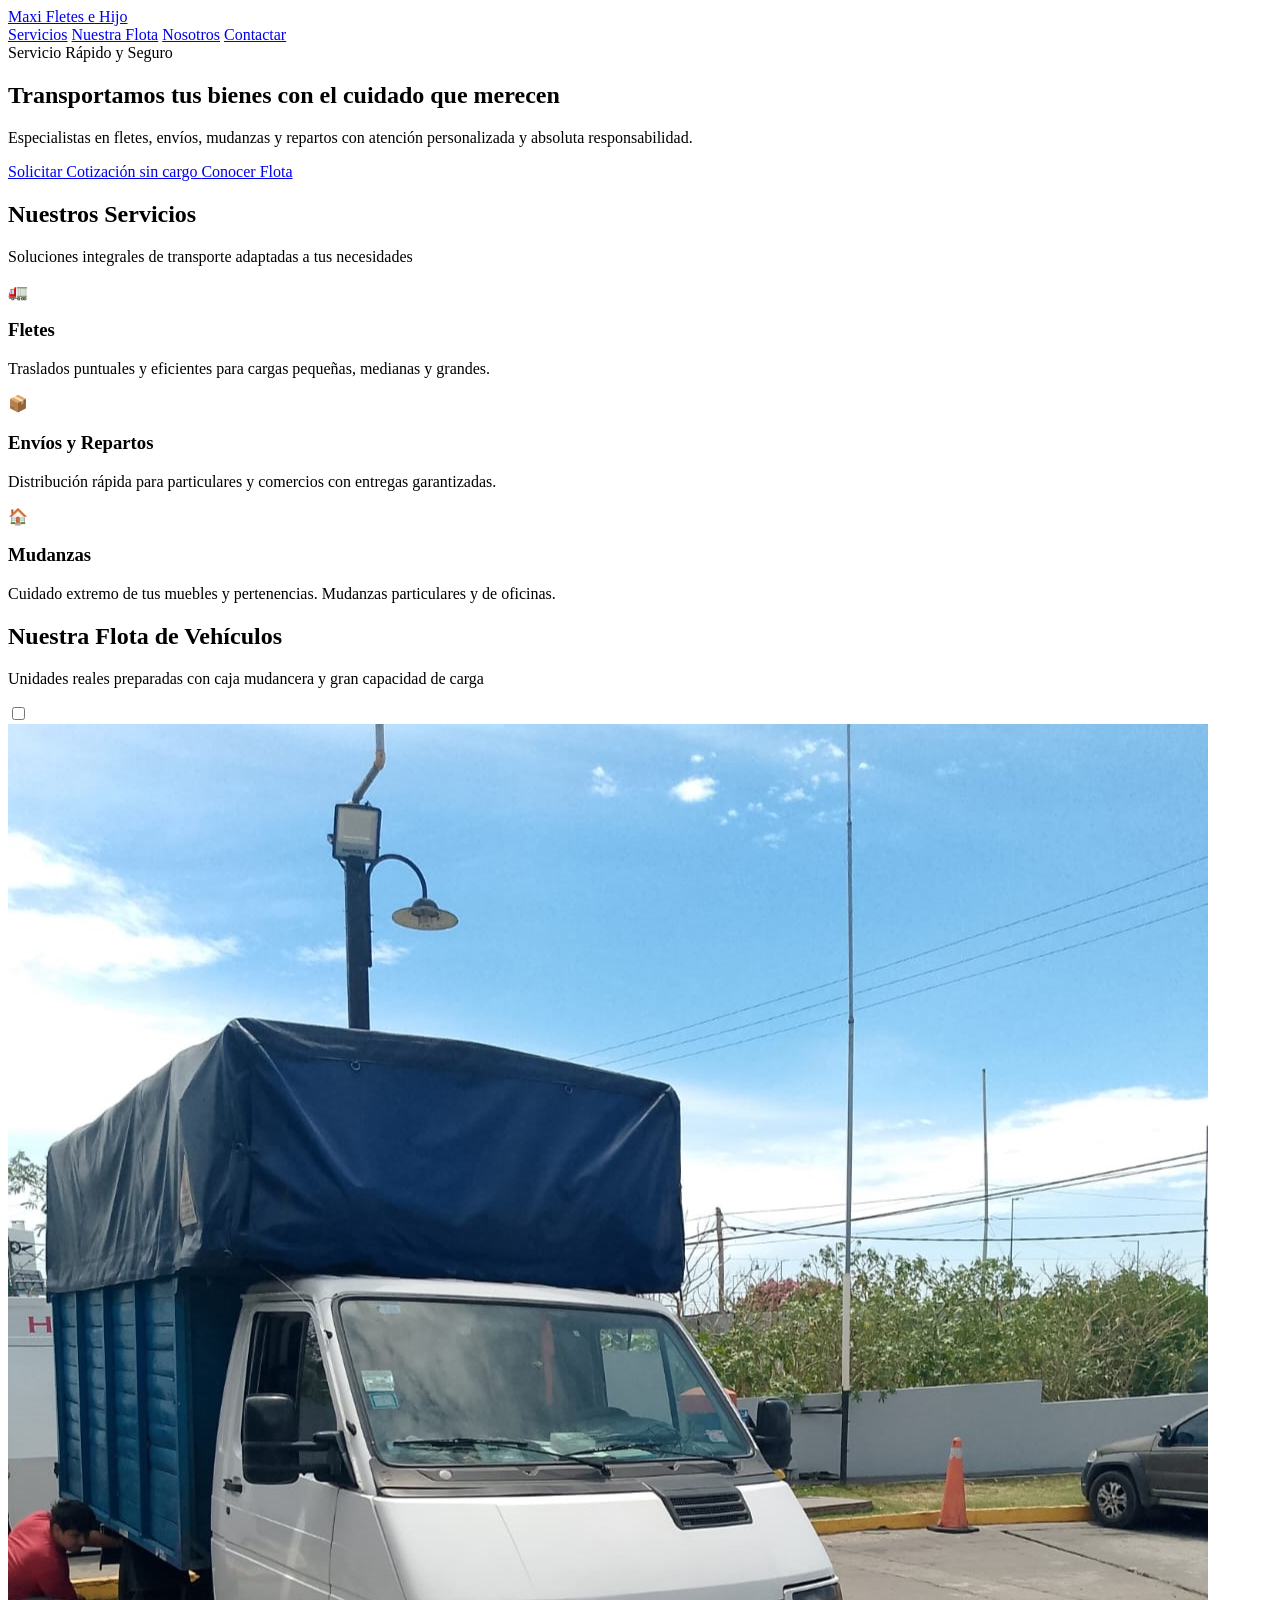
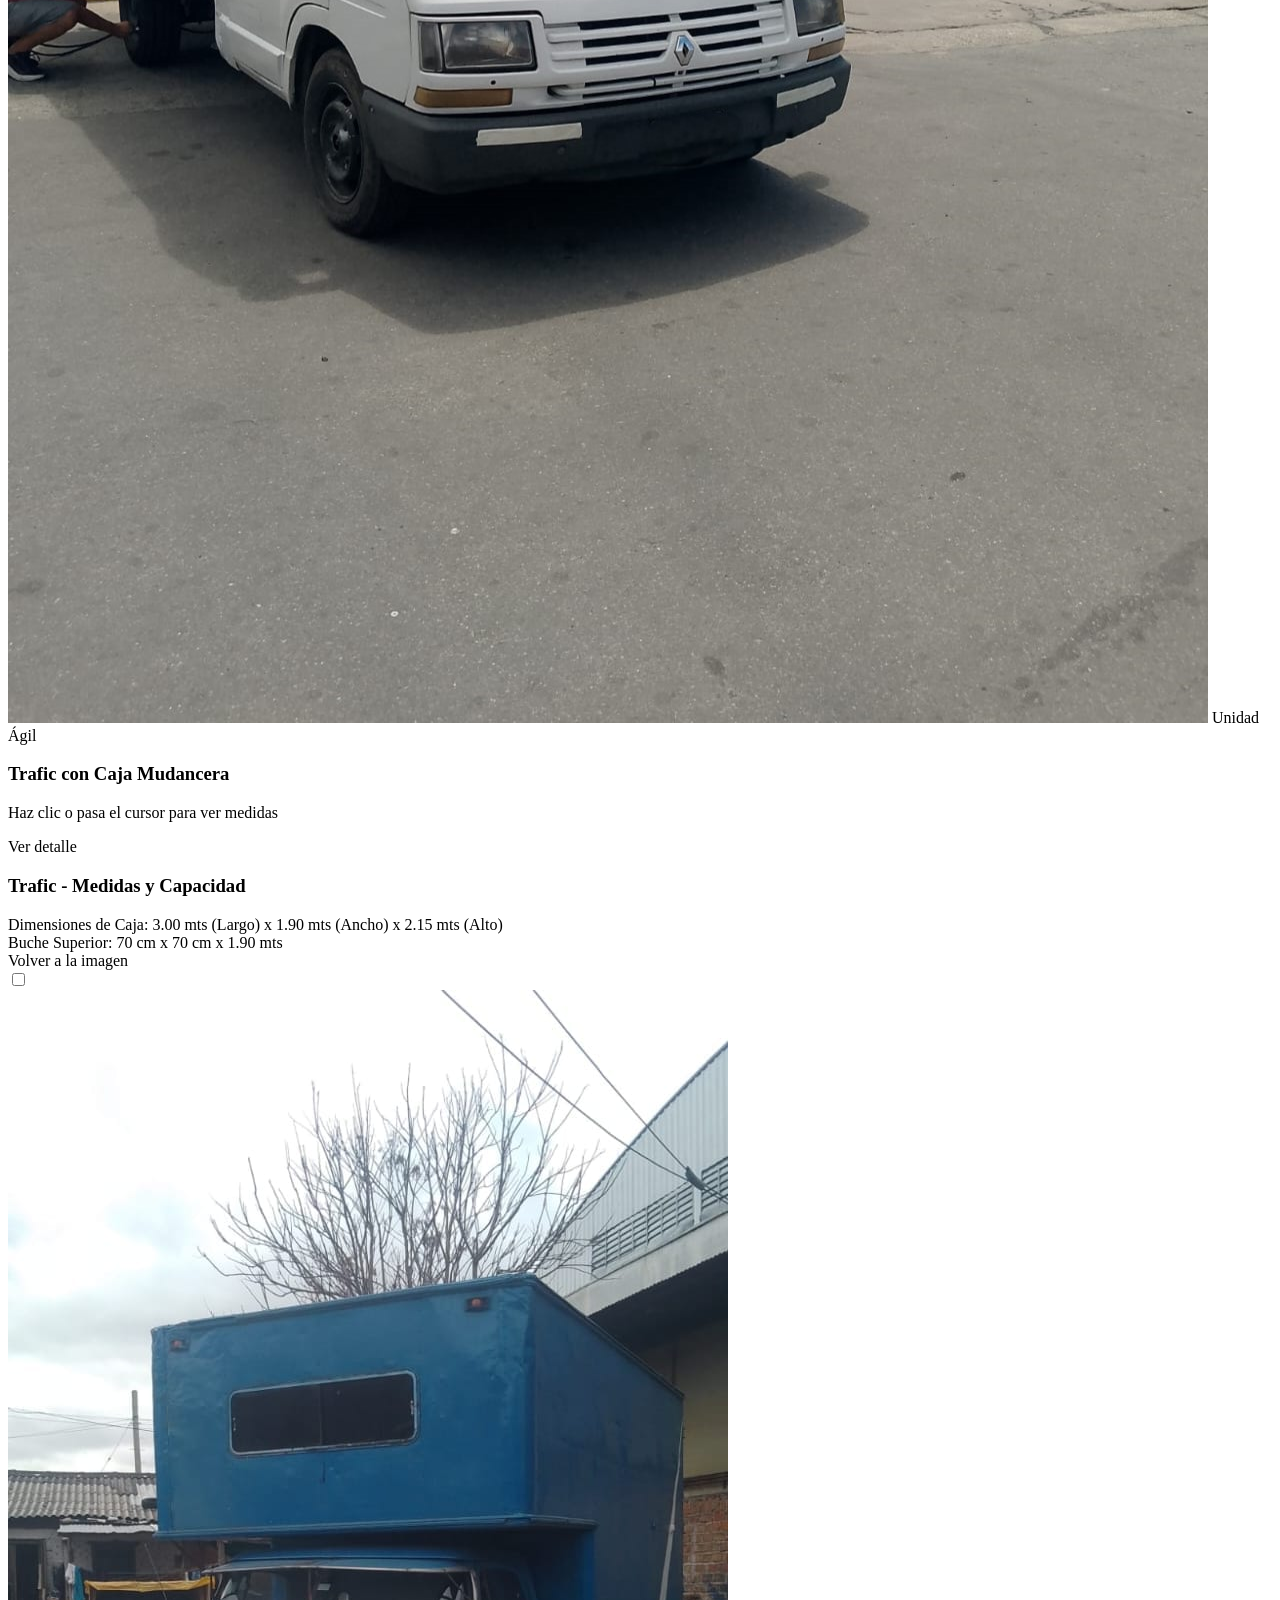
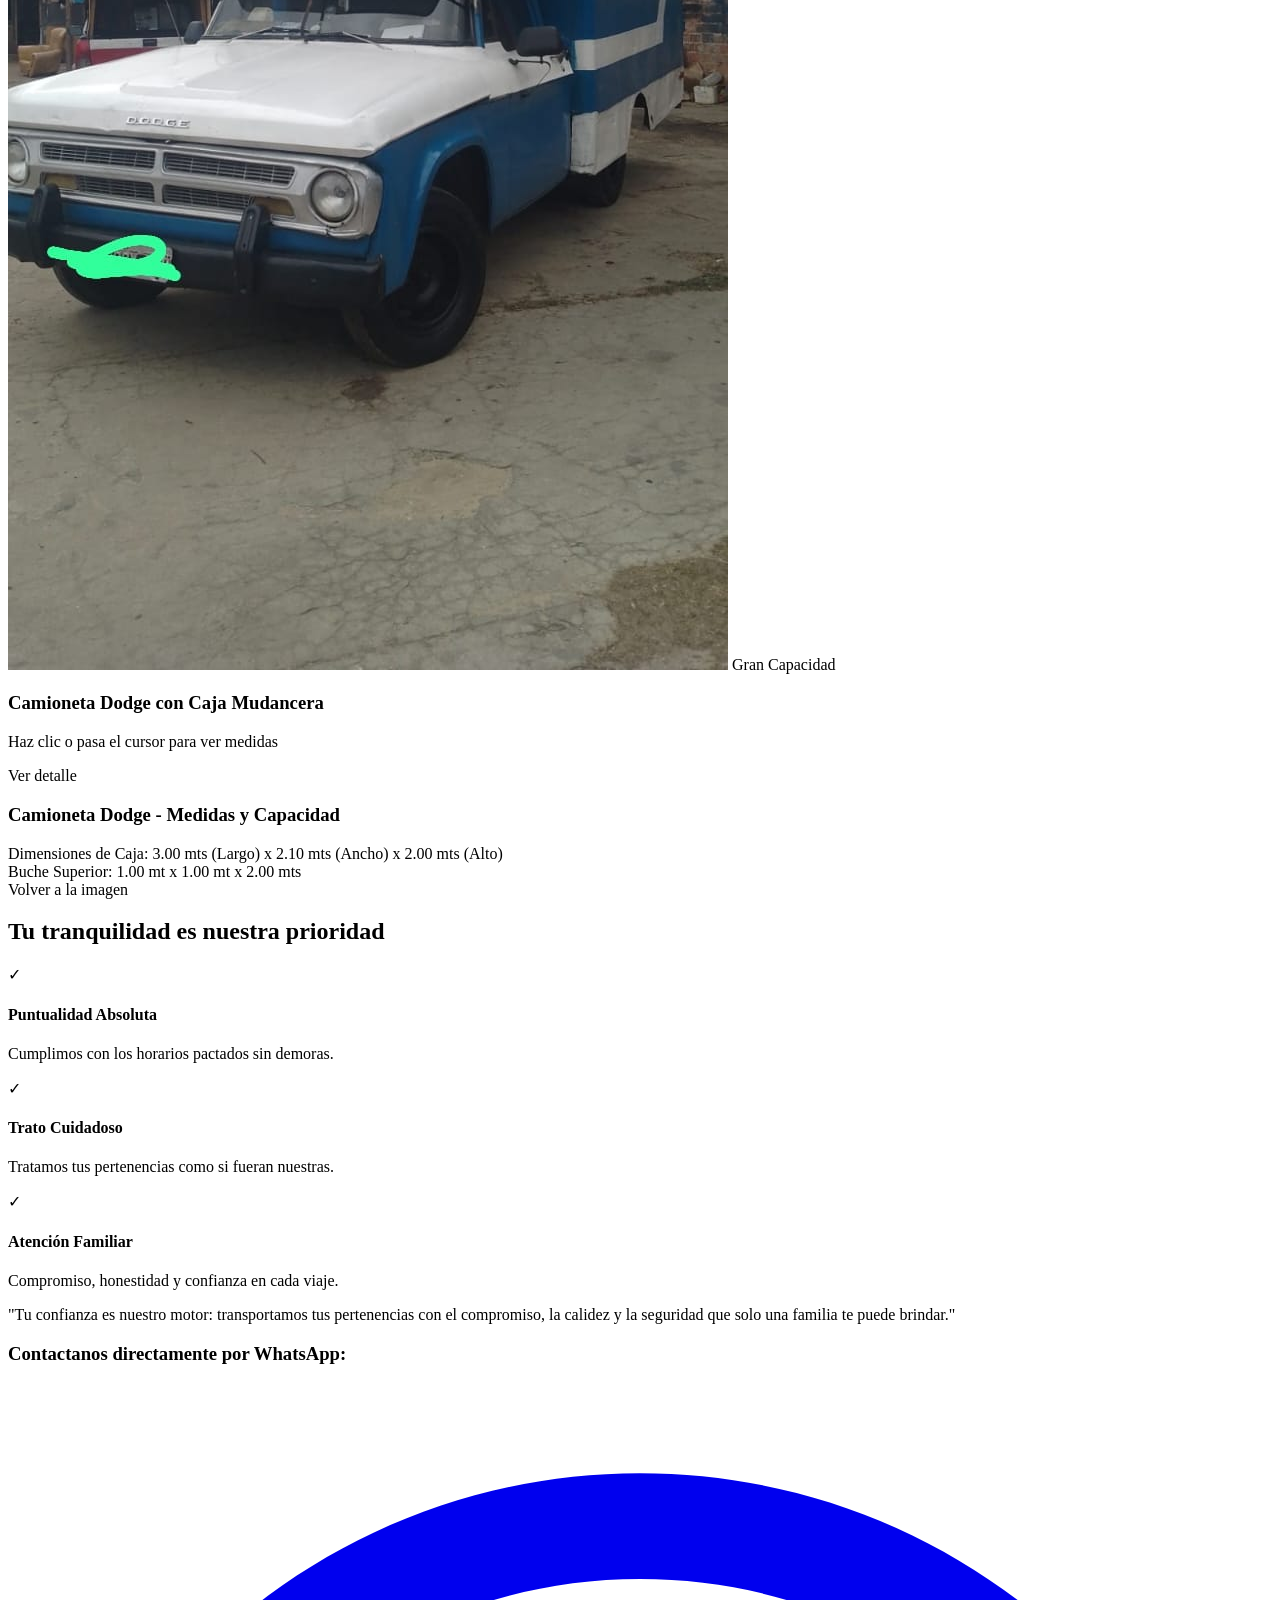
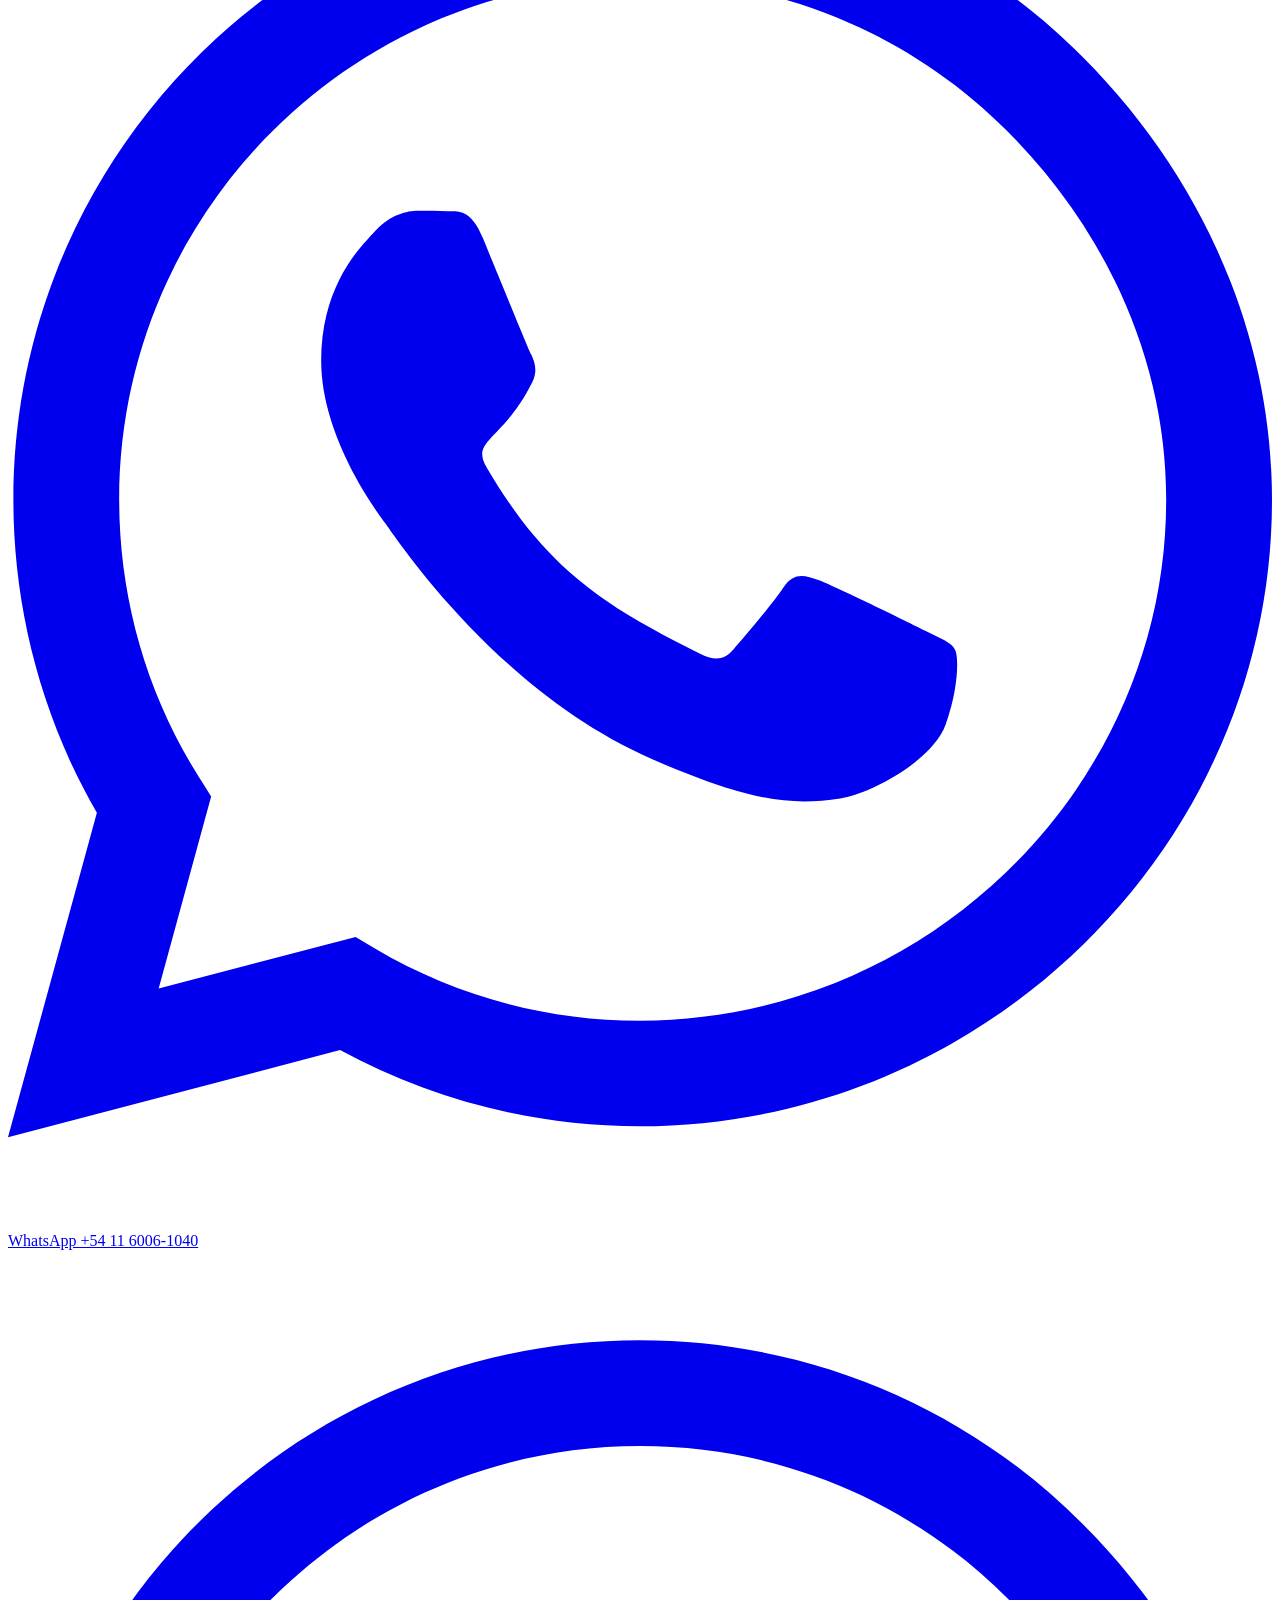
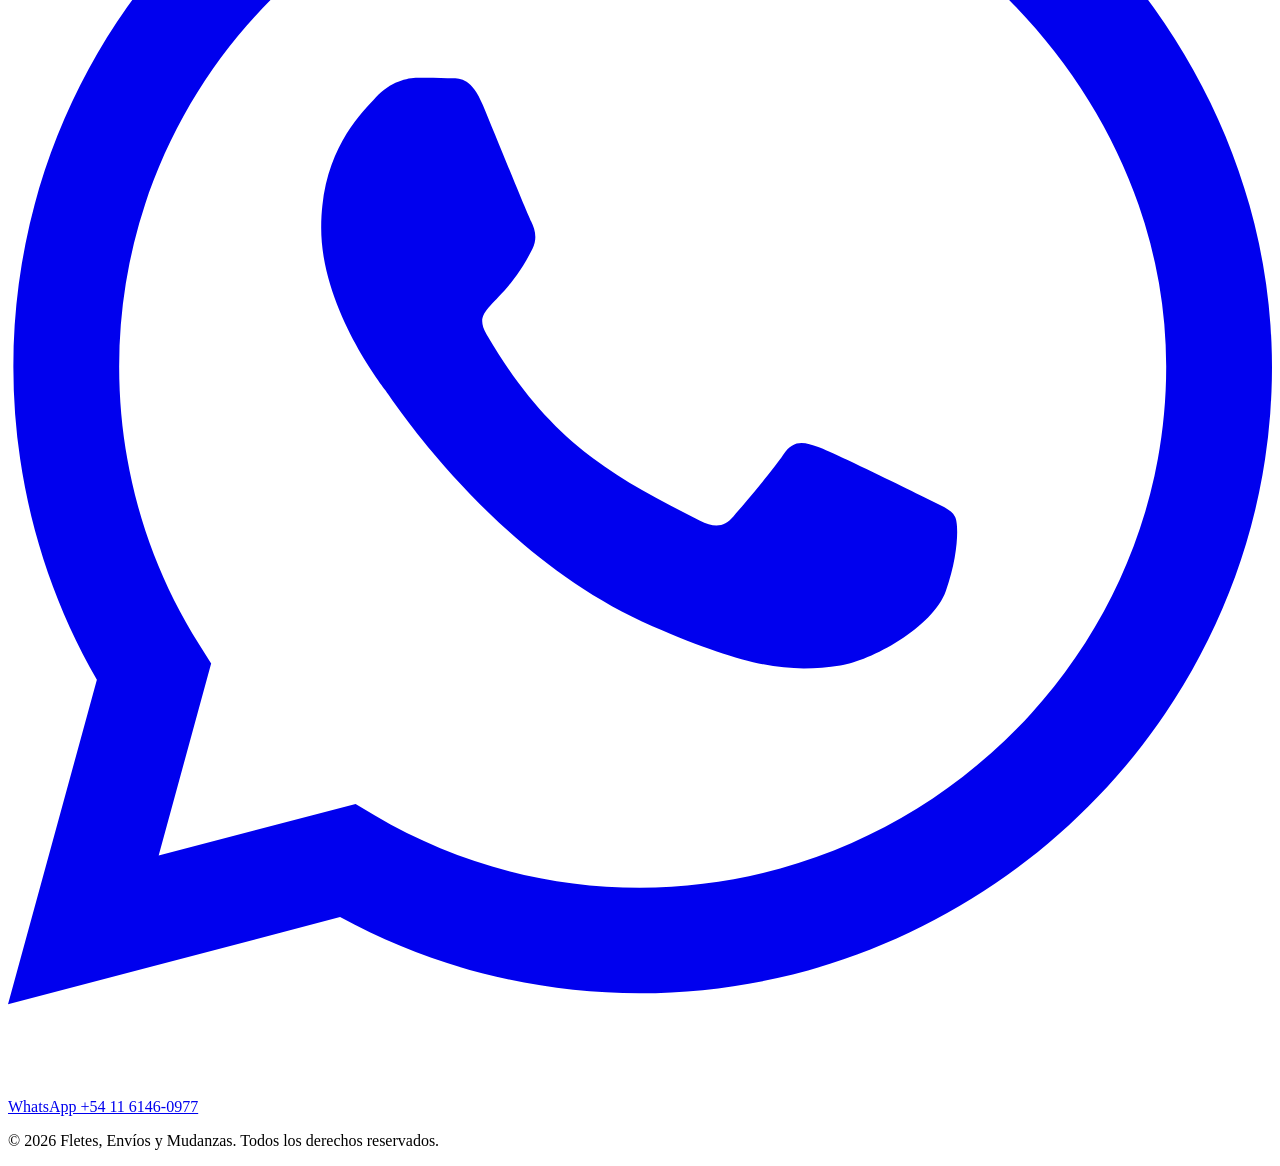
==== index.html @ 79b113e3 "Add files via upload" ====
<!DOCTYPE html>
<html lang="es">
<head>
  <meta charset="UTF-8">
  <meta name="viewport" content="width=device-width, initial-scale=1.0">
  <title>Fletes, Envíos, Mudanzas y Repartos</title>
  <link rel="stylesheet" href="style.css">
  <link rel="preconnect" href="https://fonts.googleapis.com">
  <link rel="preconnect" href="https://fonts.gstatic.com" crossorigin>
  <link href="https://fonts.googleapis.com/css2?family=Poppins:wght@400;600;700;800&display=swap" rel="stylesheet">
</head>
<body>

  <!-- Encabezado / Navegación -->
  <header class="header">
    <div class="container nav-container">
      <a href="#" class="logo">Maxi Fletes e Hijo</a>
      <nav class="nav">
        <a href="#servicios">Servicios</a>
        <a href="#flota">Nuestra Flota</a>
        <a href="#nosotros">Nosotros</a>
        <a href="#contacto" class="btn-nav">Contactar</a>
      </nav>
    </div>
  </header>

  <!-- Hero Section -->
  <section class="hero">
    <div class="hero-overlay"></div>
    <div class="container hero-content">
      <span class="badge">Servicio Rápido y Seguro</span>
      <h1>Transportamos tus bienes con el cuidado que merecen</h1>
      <p>Especialistas en fletes, envíos, mudanzas y repartos con atención personalizada y absoluta responsabilidad.</p>
      <div class="hero-buttons">
        <a href="#contacto" class="btn btn-primary">Solicitar Cotización sin cargo
        </a>
        <a href="#flota" class="btn btn-secondary">Conocer Flota</a>
      </div>
    </div>
  </section>

  <!-- Servicios -->
  <section id="servicios" class="services section">
    <div class="container">
      <div class="section-title">
        <h2>Nuestros Servicios</h2>
        <p>Soluciones integrales de transporte adaptadas a tus necesidades</p>
      </div>

      <div class="services-grid">
        <div class="service-card">
          <div class="icon">🚛</div>
          <h3>Fletes</h3>
          <p>Traslados puntuales y eficientes para cargas pequeñas, medianas y grandes.</p>
        </div>

        <div class="service-card">
          <div class="icon">📦</div>
          <h3>Envíos y Repartos</h3>
          <p>Distribución rápida para particulares y comercios con entregas garantizadas.</p>
        </div>

        <div class="service-card">
          <div class="icon">🏠</div>
          <h3>Mudanzas</h3>
          <p>Cuidado extremo de tus muebles y pertenencias. Mudanzas particulares y de oficinas.</p>
        </div>
      </div>
    </div>
  </section>

  <!-- Sección Flota / Vehículos con Fotos Reales -->
  <section id="flota" class="fleet section">
    <div class="container">
      <div class="section-title">
        <h2>Nuestra Flota de Vehículos</h2>
        <p>Unidades reales preparadas con caja mudancera y gran capacidad de carga</p>
      </div>

      <div class="fleet-grid">
        
        <!-- Vehículo 1: Trafic -->
        <div class="flip-card">
          <input type="checkbox" id="flip-trafic" class="flip-toggle">
          <label for="flip-trafic" class="flip-card-inner">
            <!-- Frente -->
            <div class="flip-card-front">
              <div class="vehicle-image-container">
                <img src="trafic.jpeg" alt="Trafic con caja mudancera" class="vehicle-img">
                <span class="vehicle-badge">Unidad Ágil</span>
              </div>
              <div class="vehicle-info">
                <h3>Trafic con Caja Mudancera</h3>
                <p class="click-hint">Haz clic o pasa el cursor para ver medidas</p>
              </div>
              <div class="overlay-btn">
                <span class="btn-detail">Ver detalle</span>
              </div>
            </div>
            <!-- Reverso -->
            <div class="flip-card-back">
              <h3>Trafic - Medidas y Capacidad</h3>
              <div class="specs-list">
                <div class="spec-item">
                  <span class="spec-label">Dimensiones de Caja:</span>
                  <span class="spec-value">3.00 mts (Largo) x 1.90 mts (Ancho) x 2.15 mts (Alto)</span>
                </div>
                <div class="spec-item">
                  <span class="spec-label">Buche Superior:</span>
                  <span class="spec-value">70 cm x 70 cm x 1.90 mts</span>
                </div>
              </div>
              <span class="btn-back">Volver a la imagen</span>
            </div>
          </label>
        </div>

        <!-- Vehículo 2: Dodge -->
        <div class="flip-card">
          <input type="checkbox" id="flip-dodge" class="flip-toggle">
          <label for="flip-dodge" class="flip-card-inner">
            <!-- Frente -->
            <div class="flip-card-front">
              <div class="vehicle-image-container">
                <img src="dodge.jpeg" alt="Camioneta Dodge con caja mudancera" class="vehicle-img">
                <span class="vehicle-badge">Gran Capacidad</span>
              </div>
              <div class="vehicle-info">
                <h3>Camioneta Dodge con Caja Mudancera</h3>
                <p class="click-hint">Haz clic o pasa el cursor para ver medidas</p>
              </div>
              <div class="overlay-btn">
                <span class="btn-detail">Ver detalle</span>
              </div>
            </div>
            <!-- Reverso -->
            <div class="flip-card-back">
              <h3>Camioneta Dodge - Medidas y Capacidad</h3>
              <div class="specs-list">
                <div class="spec-item">
                  <span class="spec-label">Dimensiones de Caja:</span>
                  <span class="spec-value">3.00 mts (Largo) x 2.10 mts (Ancho) x 2.00 mts (Alto)</span>
                </div>
                <div class="spec-item">
                  <span class="spec-label">Buche Superior:</span>
                  <span class="spec-value">1.00 mt x 1.00 mt x 2.00 mts</span>
                </div>
              </div>
              <span class="btn-back">Volver a la imagen</span>
            </div>
          </label>
        </div>

      </div>
    </div>
  </section>

  <!-- Por qué elegirnos -->
  <section id="nosotros" class="features section">
    <div class="container">
      <div class="features-box">
        <h2>Tu tranquilidad es nuestra prioridad</h2>
        <div class="features-grid">
          <div class="feature-item">
            <span class="check">✓</span>
            <div>
              <h4>Puntualidad Absoluta</h4>
              <p>Cumplimos con los horarios pactados sin demoras.</p>
            </div>
          </div>
          <div class="feature-item">
            <span class="check">✓</span>
            <div>
              <h4>Trato Cuidadoso</h4>
              <p>Tratamos tus pertenencias como si fueran nuestras.</p>
            </div>
          </div>
          <div class="feature-item">
            <span class="check">✓</span>
            <div>
              <h4>Atención Familiar</h4>
              <p>Compromiso, honestidad y confianza en cada viaje.</p>
            </div>
          </div>
        </div>
      </div>
    </div>
  </section>

  <!-- Pie de página -->
  <footer id="contacto" class="footer">
    <div class="container footer-content">
      <p class="footer-tagline">
        "Tu confianza es nuestro motor: transportamos tus pertenencias con el compromiso, la calidez y la seguridad que solo una familia te puede brindar."
      </p>

      <div class="whatsapp-container">
        <h3>Contactanos directamente por WhatsApp:</h3>
        <div class="whatsapp-buttons">
          <a href="https://wa.me/541160061040" target="_blank" rel="noopener" class="btn-whatsapp">
            <svg xmlns="http://www.w3.org/2000/svg" viewBox="0 0 448 512" class="wa-icon"><path fill="currentColor" d="M380.9 97.1C339 55.1 283.2 32 223.9 32c-122.4 0-222 99.6-222 222 0 39.1 10.2 77.3 29.6 111L0 480l117.7-30.9c32.4 17.7 68.9 27 106.1 27h.1c122.3 0 224.1-99.6 224.1-222 0-59.3-25.2-115-67.1-157zm-157 341.6c-33.2 0-65.7-8.9-94-25.7l-6.7-4-69.8 18.3 18.6-68.1-4.4-7c-18.5-29.4-28.2-63.3-28.2-98.2 0-101.7 82.8-184.5 184.6-184.5 49.3 0 95.6 19.2 130.4 54.1 34.8 34.9 56.2 81.2 56.1 130.5 0 101.8-84.9 184.6-186.6 184.6zm101.2-138.2c-5.5-2.8-32.8-16.2-37.9-18-5.1-1.9-8.8-2.8-12.5 2.8-3.7 5.6-14.3 18-17.6 21.8-3.2 3.7-6.5 4.2-12 1.4-32.6-16.3-54-29.1-75.5-66-5.7-9.8 5.7-9.1 16.3-30.3 1.8-3.7.9-6.9-.5-9.7-1.4-2.8-12.5-30.1-17.1-41.2-4.5-10.8-9.1-9.3-12.5-9.5-3.2-.2-6.9-.2-10.6-.2-3.7 0-9.7 1.4-14.8 6.9-5.1 5.6-19.4 19-19.4 46.3 0 27.3 19.9 53.7 22.6 57.4 2.8 3.7 39.1 59.7 94.8 83.8 35.2 15.2 49 16.5 66.6 13.9 10.7-1.6 32.8-13.4 37.4-26.4 4.6-13 4.6-24.1 3.2-26.4-1.3-2.5-5-3.9-10.5-6.6z"/></svg>
            WhatsApp +54 11 6006-1040
          </a>
          <a href="https://wa.me/541161460977" target="_blank" rel="noopener" class="btn-whatsapp">
            <svg xmlns="http://www.w3.org/2000/svg" viewBox="0 0 448 512" class="wa-icon"><path fill="currentColor" d="M380.9 97.1C339 55.1 283.2 32 223.9 32c-122.4 0-222 99.6-222 222 0 39.1 10.2 77.3 29.6 111L0 480l117.7-30.9c32.4 17.7 68.9 27 106.1 27h.1c122.3 0 224.1-99.6 224.1-222 0-59.3-25.2-115-67.1-157zm-157 341.6c-33.2 0-65.7-8.9-94-25.7l-6.7-4-69.8 18.3 18.6-68.1-4.4-7c-18.5-29.4-28.2-63.3-28.2-98.2 0-101.7 82.8-184.5 184.6-184.5 49.3 0 95.6 19.2 130.4 54.1 34.8 34.9 56.2 81.2 56.1 130.5 0 101.8-84.9 184.6-186.6 184.6zm101.2-138.2c-5.5-2.8-32.8-16.2-37.9-18-5.1-1.9-8.8-2.8-12.5 2.8-3.7 5.6-14.3 18-17.6 21.8-3.2 3.7-6.5 4.2-12 1.4-32.6-16.3-54-29.1-75.5-66-5.7-9.8 5.7-9.1 16.3-30.3 1.8-3.7.9-6.9-.5-9.7-1.4-2.8-12.5-30.1-17.1-41.2-4.5-10.8-9.1-9.3-12.5-9.5-3.2-.2-6.9-.2-10.6-.2-3.7 0-9.7 1.4-14.8 6.9-5.1 5.6-19.4 19-19.4 46.3 0 27.3 19.9 53.7 22.6 57.4 2.8 3.7 39.1 59.7 94.8 83.8 35.2 15.2 49 16.5 66.6 13.9 10.7-1.6 32.8-13.4 37.4-26.4 4.6-13 4.6-24.1 3.2-26.4-1.3-2.5-5-3.9-10.5-6.6z"/></svg>
            WhatsApp +54 11 6146-0977
          </a>
        </div>
      </div>

      <div class="footer-bottom">
        <p>&copy; 2026 Fletes, Envíos y Mudanzas. Todos los derechos reservados.</p>
      </div>
    </div>
  </footer>

</body>
</html>
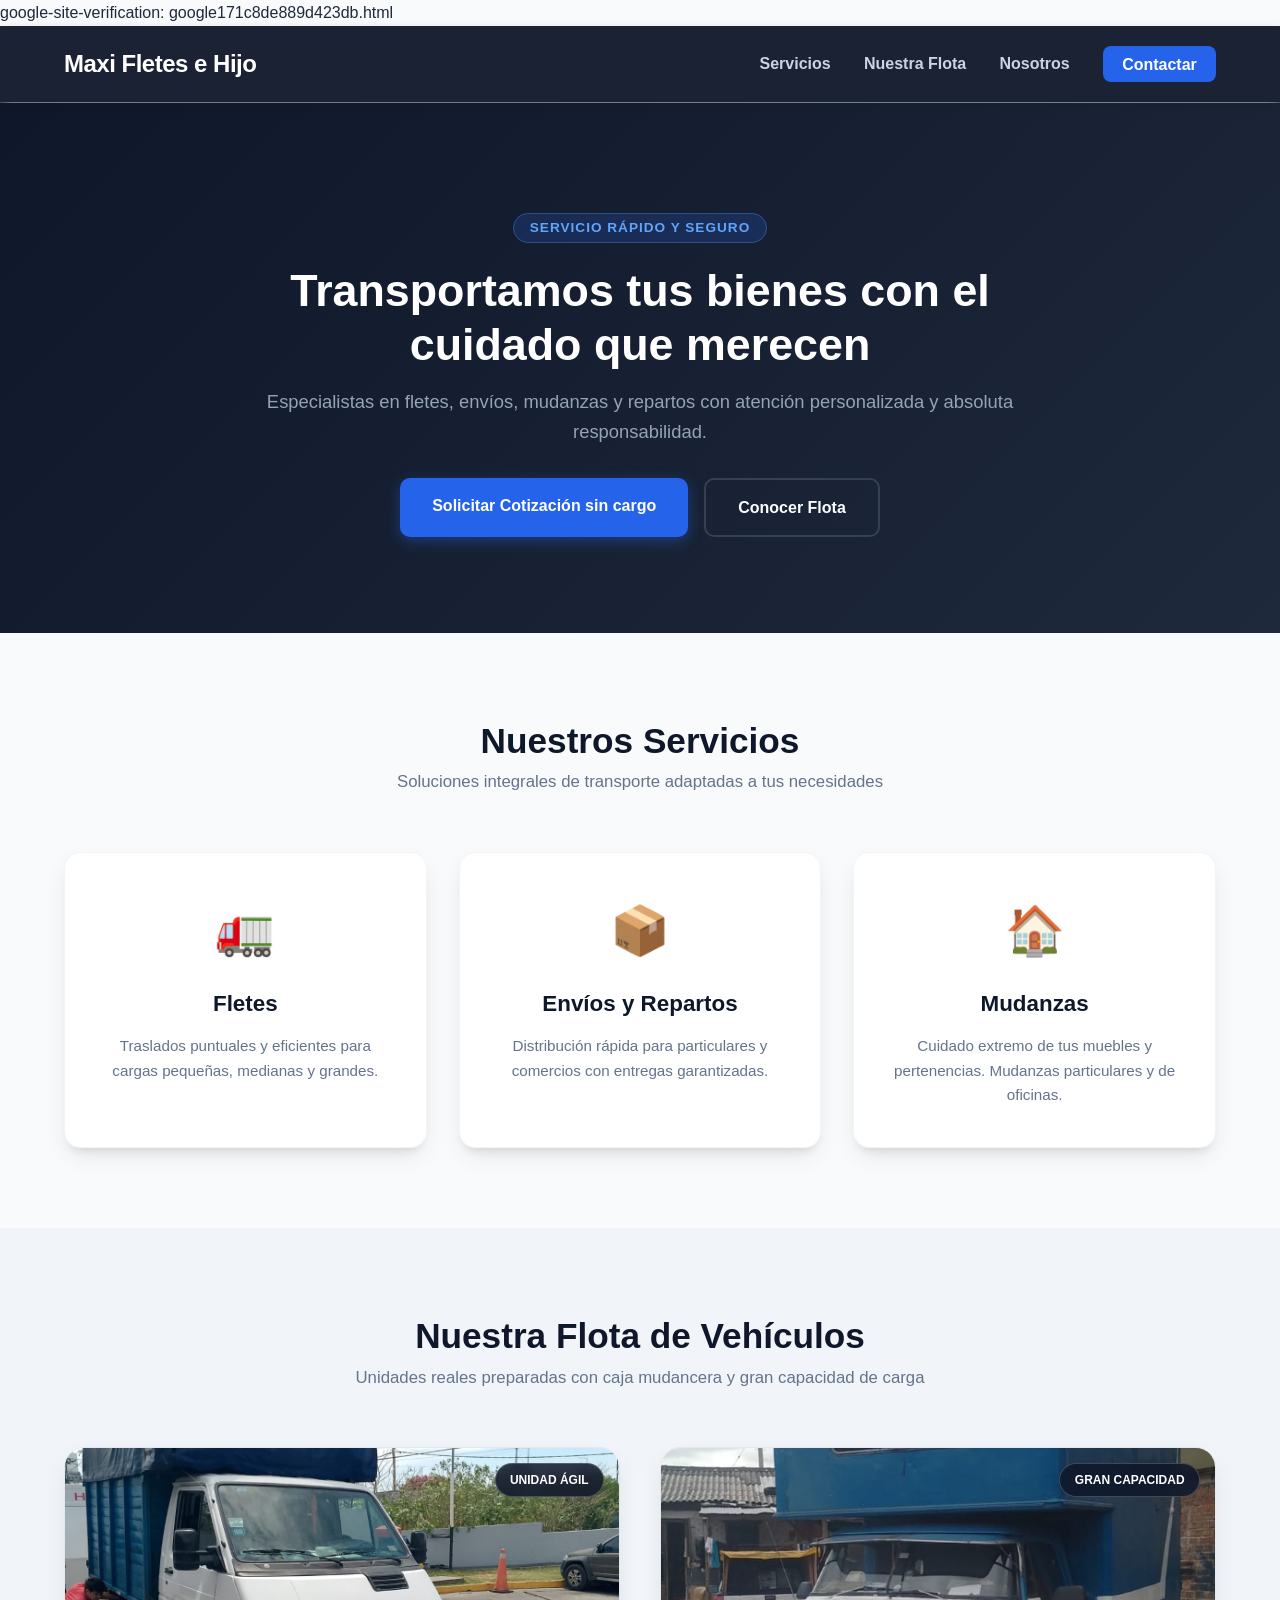
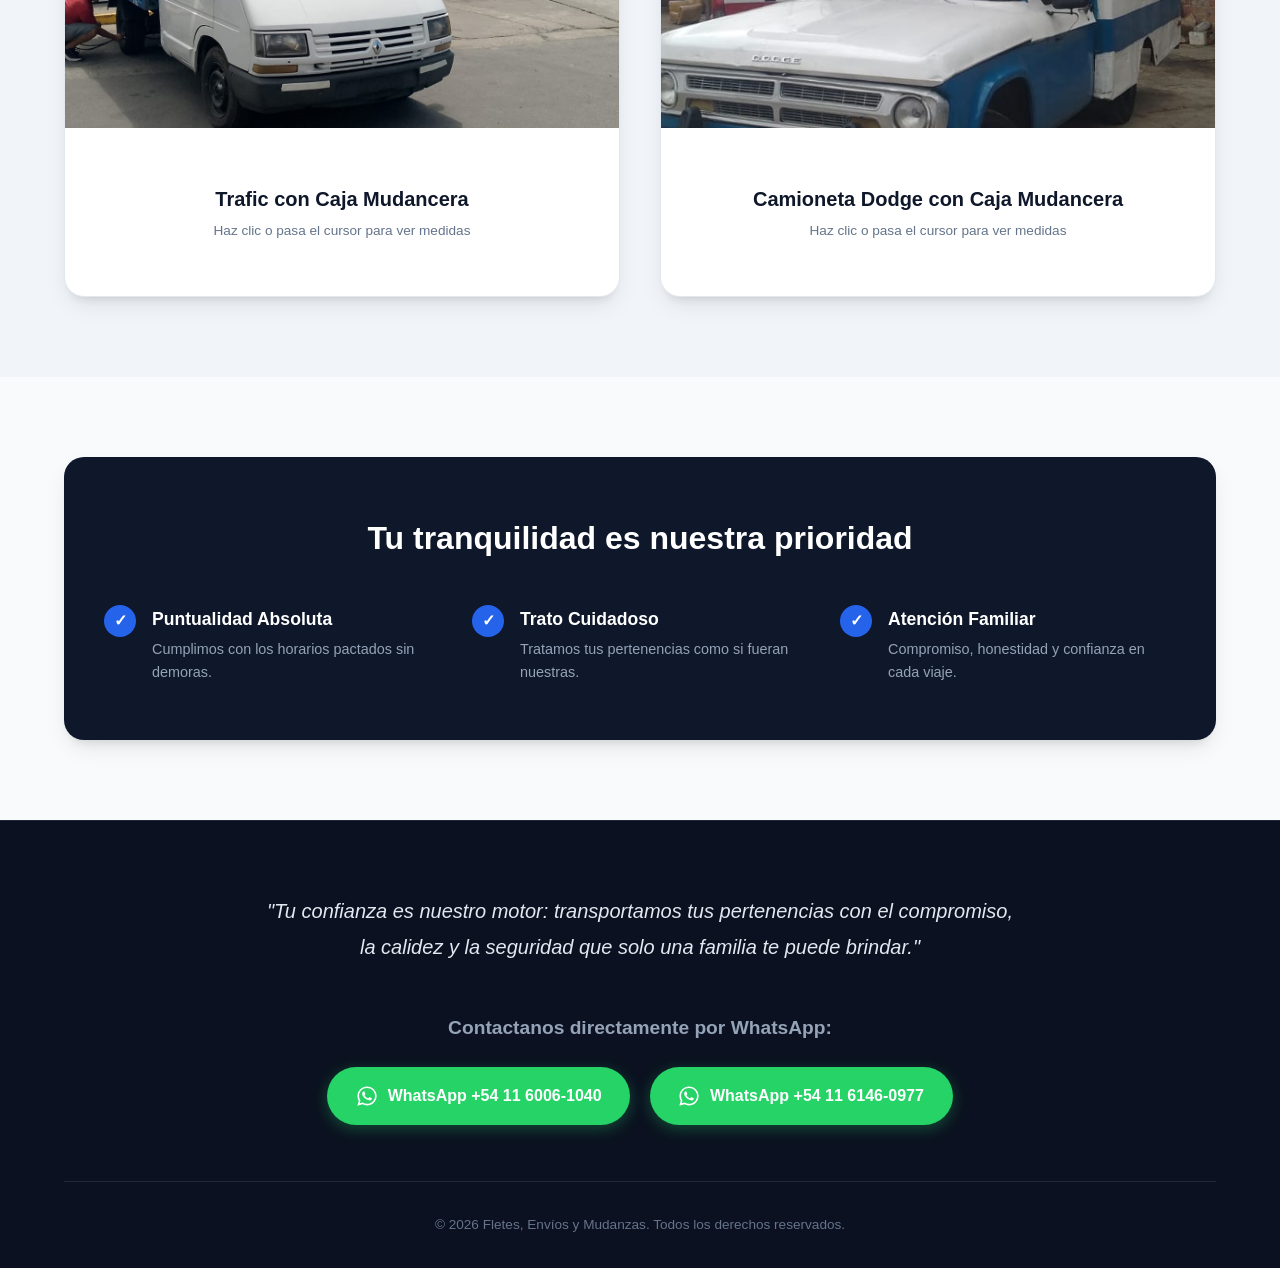
==== commit 55724115: "Add files via upload" ====
--- a/index.html
+++ b/index.html
@@ -1,6 +1,6 @@
 <!DOCTYPE html>
 <html lang="es">
-<head>
+<head>google-site-verification: google171c8de889d423db.html
   <meta charset="UTF-8">
   <meta name="viewport" content="width=device-width, initial-scale=1.0">
   <title>Fletes, Envíos, Mudanzas y Repartos</title>
--- a/style.css
+++ b/style.css
@@ -0,0 +1,566 @@
+/* --- RESET Y VARIABLES --- */
+:root {
+  --primary: #0f172a;      /* Azul marino oscuro */
+  --accent: #2563eb;       /* Azul brillante vibrante */
+  --accent-hover: #1d4ed8; /* Azul más oscuro para hover */
+  --whatsapp: #25d366;     /* Verde oficial de WhatsApp */
+  --whatsapp-hover: #1eaa53;
+  --bg-light: #f8fafc;
+  --text-dark: #1e293b;
+  --text-muted: #64748b;
+  --white: #ffffff;
+  --shadow: 0 10px 25px -5px rgba(0, 0, 0, 0.1), 0 8px 10px -6px rgba(0, 0, 0, 0.1);
+  --transition: all 0.3s ease;
+}
+
+* {
+  margin: 0;
+  padding: 0;
+  box-sizing: border-box;
+}
+
+html {
+  scroll-behavior: smooth;
+  font-family: 'Poppins', sans-serif;
+}
+
+body {
+  background-color: var(--bg-light);
+  color: var(--text-dark);
+  line-height: 1.6;
+}
+
+.container {
+  width: 90%;
+  max-width: 1200px;
+  margin: 0 auto;
+}
+
+/* --- ENCABEZADO --- */
+.header {
+  background: rgba(15, 23, 42, 0.95);
+  backdrop-filter: blur(8px);
+  position: sticky;
+  top: 0;
+  z-index: 1000;
+  padding: 1.2rem 0;
+  box-shadow: 0 2px 10px rgba(0,0,0,0.1);
+}
+
+.nav-container {
+  display: flex;
+  justify-content: space-between;
+  align-items: center;
+}
+
+.logo {
+  color: var(--white);
+  font-size: 1.5rem;
+  font-weight: 800;
+  text-decoration: none;
+  letter-spacing: -0.5px;
+}
+
+.nav a {
+  color: #cbd5e1;
+  text-decoration: none;
+  margin-left: 1.8rem;
+  font-weight: 600;
+  transition: var(--transition);
+}
+
+.nav a:hover {
+  color: var(--white);
+}
+
+.nav .btn-nav {
+  background: var(--accent);
+  color: var(--white);
+  padding: 0.6rem 1.2rem;
+  border-radius: 8px;
+}
+
+.nav .btn-nav:hover {
+  background: var(--accent-hover);
+}
+
+/* --- HERO SECTION --- */
+.hero {
+  position: relative;
+  background: linear-gradient(135deg, #0f172a 0%, #1e293b 100%);
+  color: var(--white);
+  padding: 7rem 0 6rem 0;
+  text-align: center;
+}
+
+.hero-content {
+  position: relative;
+  z-index: 2;
+  max-width: 800px;
+}
+
+.badge {
+  background: rgba(37, 99, 235, 0.2);
+  color: #60a5fa;
+  border: 1px solid rgba(96, 165, 250, 0.3);
+  padding: 0.4rem 1rem;
+  border-radius: 50px;
+  font-size: 0.85rem;
+  font-weight: 600;
+  text-transform: uppercase;
+  letter-spacing: 1px;
+}
+
+.hero h1 {
+  font-size: 2.8rem;
+  font-weight: 800;
+  margin: 1.5rem 0 1rem 0;
+  line-height: 1.2;
+}
+
+.hero p {
+  font-size: 1.15rem;
+  color: #94a3b8;
+  margin-bottom: 2rem;
+}
+
+.hero-buttons {
+  display: flex;
+  justify-content: center;
+  gap: 1rem;
+  flex-wrap: wrap;
+}
+
+.btn {
+  display: inline-block;
+  padding: 0.9rem 2rem;
+  border-radius: 10px;
+  font-weight: 700;
+  text-decoration: none;
+  transition: var(--transition);
+}
+
+.btn-primary {
+  background-color: var(--accent);
+  color: var(--white);
+  box-shadow: 0 4px 14px rgba(37, 99, 235, 0.4);
+}
+
+.btn-primary:hover {
+  background-color: var(--accent-hover);
+  transform: translateY(-2px);
+}
+
+.btn-secondary {
+  background: transparent;
+  color: var(--white);
+  border: 2px solid #334155;
+}
+
+.btn-secondary:hover {
+  border-color: var(--white);
+  background: rgba(255, 255, 255, 0.05);
+}
+
+/* --- SERVICIOS --- */
+.section {
+  padding: 5rem 0;
+}
+
+.section-title {
+  text-align: center;
+  margin-bottom: 3.5rem;
+}
+
+.section-title h2 {
+  font-size: 2.2rem;
+  color: var(--primary);
+  font-weight: 700;
+}
+
+.section-title p {
+  color: var(--text-muted);
+  font-size: 1.05rem;
+}
+
+.services-grid {
+  display: grid;
+  grid-template-columns: repeat(auto-fit, minmax(280px, 1fr));
+  gap: 2rem;
+}
+
+.service-card {
+  background: var(--white);
+  padding: 2.5rem 2rem;
+  border-radius: 16px;
+  box-shadow: var(--shadow);
+  border: 1px solid #f1f5f9;
+  text-align: center;
+  transition: var(--transition);
+}
+
+.service-card:hover {
+  transform: translateY(-8px);
+  border-color: var(--accent);
+}
+
+.service-card .icon {
+  font-size: 3rem;
+  margin-bottom: 1rem;
+}
+
+.service-card h3 {
+  font-size: 1.4rem;
+  color: var(--primary);
+  margin-bottom: 0.8rem;
+}
+
+.service-card p {
+  color: var(--text-muted);
+  font-size: 0.95rem;
+}
+
+/* --- SECCIÓN FLOTA (CON FOTOS Y GIRADO 3D) --- */
+.fleet {
+  background-color: #f1f5f9;
+}
+
+.fleet-grid {
+  display: grid;
+  grid-template-columns: repeat(auto-fit, minmax(320px, 1fr));
+  gap: 2.5rem;
+}
+
+.flip-card {
+  background-color: transparent;
+  height: 450px;
+  perspective: 1000px;
+}
+
+.flip-toggle {
+  display: none;
+}
+
+.flip-card-inner {
+  position: relative;
+  width: 100%;
+  height: 100%;
+  display: block;
+  cursor: pointer;
+  text-align: center;
+  transition: transform 0.8s cubic-bezier(0.4, 0, 0.2, 1);
+  transform-style: preserve-3d;
+}
+
+.flip-toggle:checked + .flip-card-inner {
+  transform: rotateY(180deg);
+}
+
+.flip-card-front, .flip-card-back {
+  position: absolute;
+  width: 100%;
+  height: 100%;
+  -webkit-backface-visibility: hidden;
+  backface-visibility: hidden;
+  border-radius: 20px;
+  box-shadow: var(--shadow);
+  overflow: hidden;
+}
+
+/* CARA FRONTAL */
+.flip-card-front {
+  background: var(--white);
+  border: 1px solid #e2e8f0;
+  display: flex;
+  flex-direction: column;
+}
+
+.vehicle-image-container {
+  position: relative;
+  width: 100%;
+  height: 280px;
+  overflow: hidden;
+  background-color: #0f172a;
+}
+
+.vehicle-img {
+  width: 100%;
+  height: 100%;
+  object-fit: cover;
+  object-position: center;
+  transition: transform 0.5s ease;
+}
+
+.flip-card-front:hover .vehicle-img {
+  transform: scale(1.05);
+}
+
+.vehicle-badge {
+  position: absolute;
+  top: 15px;
+  right: 15px;
+  background: rgba(15, 23, 42, 0.85);
+  backdrop-filter: blur(4px);
+  color: var(--white);
+  padding: 0.4rem 0.9rem;
+  border-radius: 20px;
+  font-size: 0.75rem;
+  font-weight: 700;
+  text-transform: uppercase;
+  border: 1px solid rgba(255, 255, 255, 0.2);
+}
+
+.vehicle-info {
+  padding: 1.5rem;
+  display: flex;
+  flex-direction: column;
+  justify-content: center;
+  flex-grow: 1;
+}
+
+.vehicle-info h3 {
+  font-size: 1.25rem;
+  color: var(--primary);
+  margin-bottom: 0.3rem;
+}
+
+.click-hint {
+  font-size: 0.85rem;
+  color: var(--text-muted);
+}
+
+/* BOTÓN OVERLAY Y EFECTO HOVER */
+.overlay-btn {
+  position: absolute;
+  top: 0;
+  left: 0;
+  width: 100%;
+  height: 100%;
+  background: rgba(15, 23, 42, 0.45);
+  backdrop-filter: blur(3px);
+  display: flex;
+  justify-content: center;
+  align-items: center;
+  opacity: 0;
+  transition: var(--transition);
+}
+
+.flip-card-front:hover .overlay-btn {
+  opacity: 1;
+}
+
+.btn-detail {
+  background: var(--accent);
+  color: var(--white);
+  padding: 0.8rem 1.8rem;
+  border-radius: 30px;
+  font-weight: 700;
+  font-size: 0.95rem;
+  box-shadow: 0 4px 15px rgba(0,0,0,0.3);
+  transform: translateY(15px);
+  transition: var(--transition);
+}
+
+.flip-card-front:hover .btn-detail {
+  transform: translateY(0);
+}
+
+/* CARA REVERSA (DIFUMINADO Y MEDIDAS) */
+.flip-card-back {
+  background: linear-gradient(135deg, rgba(15, 23, 42, 0.95) 0%, rgba(30, 41, 59, 0.95) 100%);
+  color: var(--white);
+  transform: rotateY(180deg);
+  backdrop-filter: blur(10px);
+  border: 2px solid var(--accent);
+  padding: 2rem;
+  display: flex;
+  flex-direction: column;
+  justify-content: space-between;
+  text-align: left;
+}
+
+.flip-card-back h3 {
+  font-size: 1.25rem;
+  color: #60a5fa;
+  border-bottom: 1px solid #334155;
+  padding-bottom: 0.8rem;
+  text-align: center;
+}
+
+.specs-list {
+  margin: 1rem 0;
+}
+
+.spec-item {
+  margin-bottom: 1.2rem;
+  background: rgba(255, 255, 255, 0.06);
+  padding: 0.9rem 1.1rem;
+  border-radius: 10px;
+  border-left: 4px solid var(--accent);
+}
+
+.spec-label {
+  display: block;
+  font-size: 0.8rem;
+  color: #94a3b8;
+  text-transform: uppercase;
+  letter-spacing: 0.5px;
+  margin-bottom: 0.2rem;
+}
+
+.spec-value {
+  display: block;
+  font-size: 0.95rem;
+  font-weight: 700;
+  color: var(--white);
+}
+
+.btn-back {
+  font-size: 0.85rem;
+  color: #94a3b8;
+  text-decoration: underline;
+  cursor: pointer;
+  text-align: center;
+  display: block;
+  width: 100%;
+}
+
+/* --- CARACTERÍSTICAS / NOSOTROS --- */
+.features-box {
+  background: var(--primary);
+  color: var(--white);
+  border-radius: 20px;
+  padding: 3.5rem 2.5rem;
+  box-shadow: var(--shadow);
+}
+
+.features-box h2 {
+  text-align: center;
+  font-size: 2rem;
+  margin-bottom: 2.5rem;
+}
+
+.features-grid {
+  display: grid;
+  grid-template-columns: repeat(auto-fit, minmax(250px, 1fr));
+  gap: 2rem;
+}
+
+.feature-item {
+  display: flex;
+  align-items: flex-start;
+  gap: 1rem;
+}
+
+.feature-item .check {
+  background: var(--accent);
+  color: var(--white);
+  width: 32px;
+  height: 32px;
+  border-radius: 50%;
+  display: flex;
+  align-items: center;
+  justify-content: center;
+  font-weight: bold;
+  flex-shrink: 0;
+}
+
+.feature-item h4 {
+  font-size: 1.1rem;
+  margin-bottom: 0.3rem;
+}
+
+.feature-item p {
+  color: #94a3b8;
+  font-size: 0.9rem;
+}
+
+/* --- PIE DE PÁGINA --- */
+.footer {
+  background-color: #0b1120;
+  color: var(--white);
+  padding: 4.5rem 0 2rem 0;
+  text-align: center;
+  border-top: 1px solid #1e293b;
+}
+
+.footer-tagline {
+  font-size: 1.25rem;
+  font-style: italic;
+  max-width: 750px;
+  margin: 0 auto 3rem auto;
+  color: #e2e8f0;
+  line-height: 1.8;
+}
+
+.whatsapp-container {
+  margin-bottom: 3.5rem;
+}
+
+.whatsapp-container h3 {
+  font-size: 1.2rem;
+  margin-bottom: 1.5rem;
+  color: #94a3b8;
+  font-weight: 600;
+}
+
+.whatsapp-buttons {
+  display: flex;
+  justify-content: center;
+  gap: 1.2rem;
+  flex-wrap: wrap;
+}
+
+.btn-whatsapp {
+  display: inline-flex;
+  align-items: center;
+  gap: 0.6rem;
+  background-color: var(--whatsapp);
+  color: var(--white);
+  padding: 1rem 1.8rem;
+  border-radius: 50px;
+  text-decoration: none;
+  font-weight: 700;
+  font-size: 1rem;
+  box-shadow: 0 4px 15px rgba(37, 211, 102, 0.3);
+  transition: var(--transition);
+}
+
+.btn-whatsapp:hover {
+  background-color: var(--whatsapp-hover);
+  transform: translateY(-3px);
+  box-shadow: 0 6px 20px rgba(37, 211, 102, 0.4);
+}
+
+.wa-icon {
+  width: 22px;
+  height: 22px;
+}
+
+.footer-bottom {
+  border-top: 1px solid #1e293b;
+  padding-top: 2rem;
+  color: #64748b;
+  font-size: 0.85rem;
+}
+
+/* --- ADAPTABILIDAD PARA MÓVILES --- */
+@media (max-width: 768px) {
+  .nav {
+    display: none;
+  }
+  .hero h1 {
+    font-size: 2rem;
+  }
+  .hero p {
+    font-size: 1rem;
+  }
+  .footer-tagline {
+    font-size: 1.05rem;
+  }
+  .btn-whatsapp {
+    width: 100%;
+    max-width: 320px;
+    justify-content: center;
+  }
+}
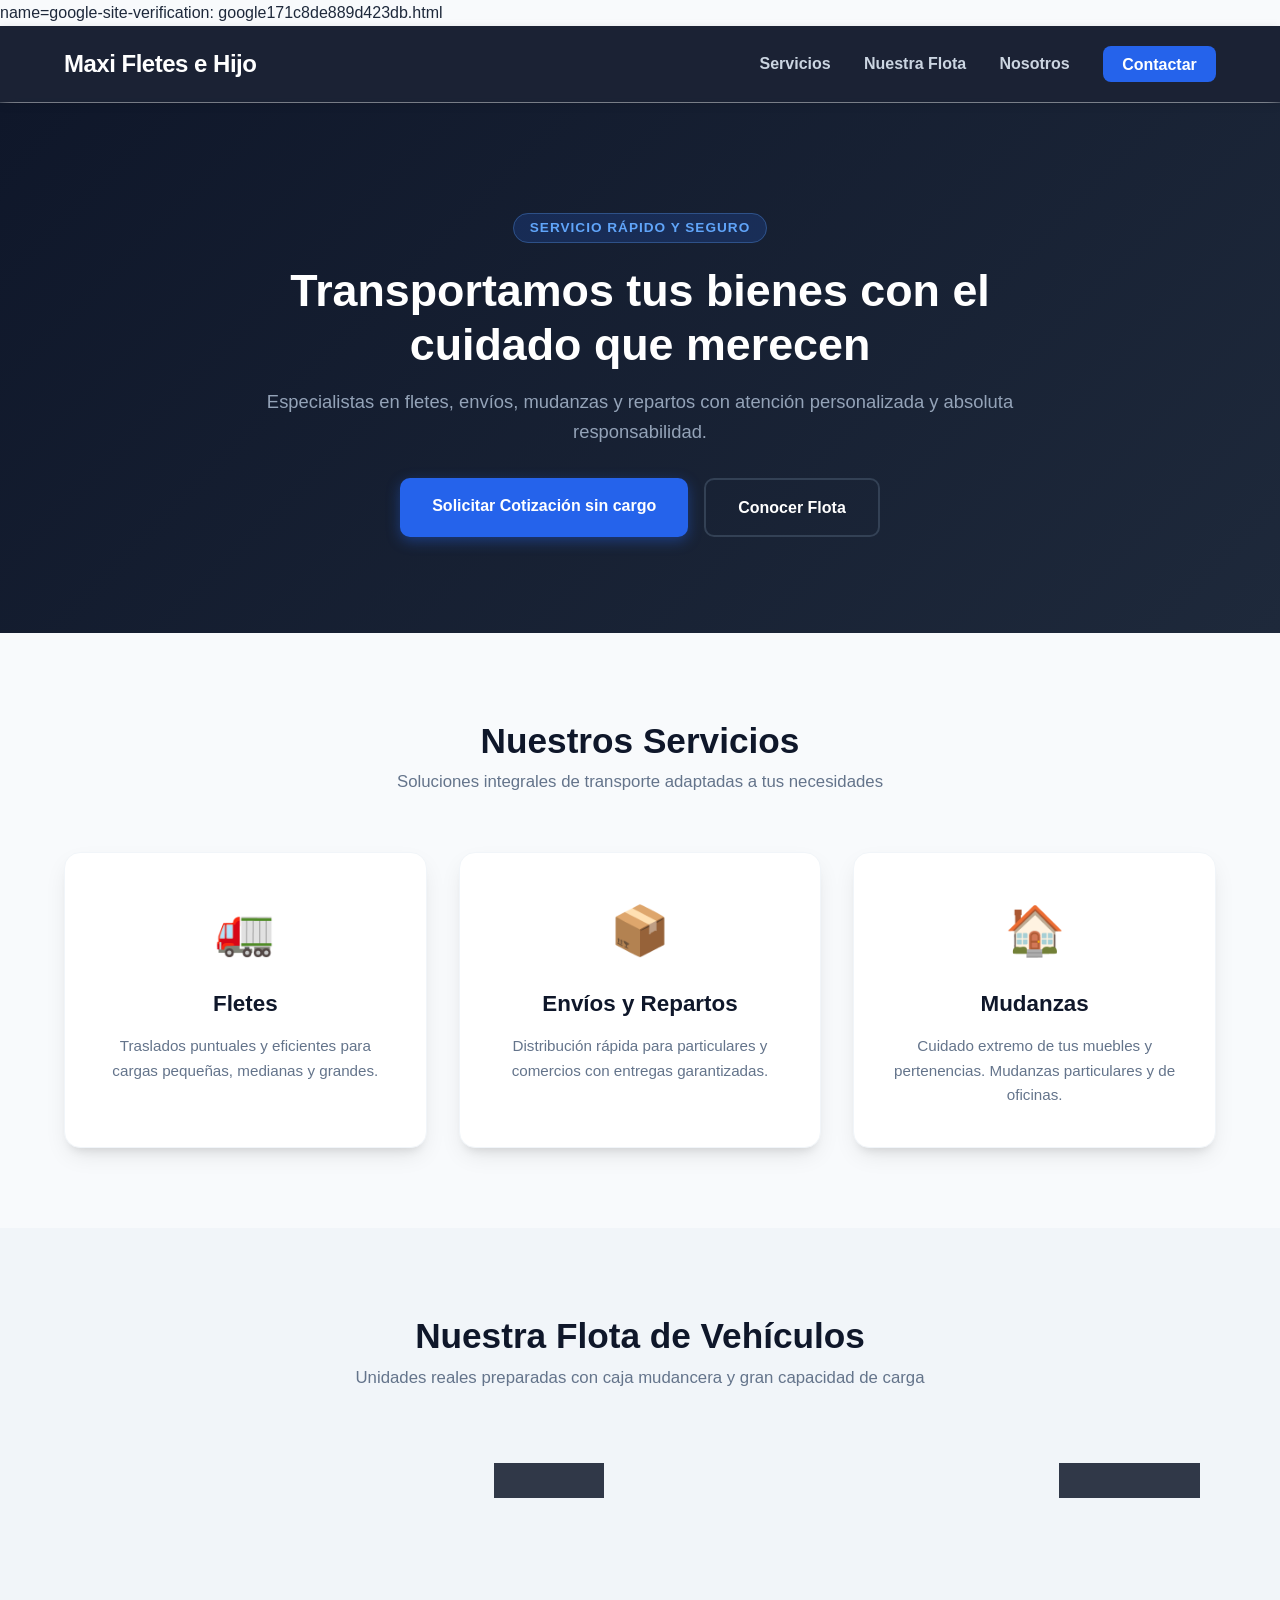
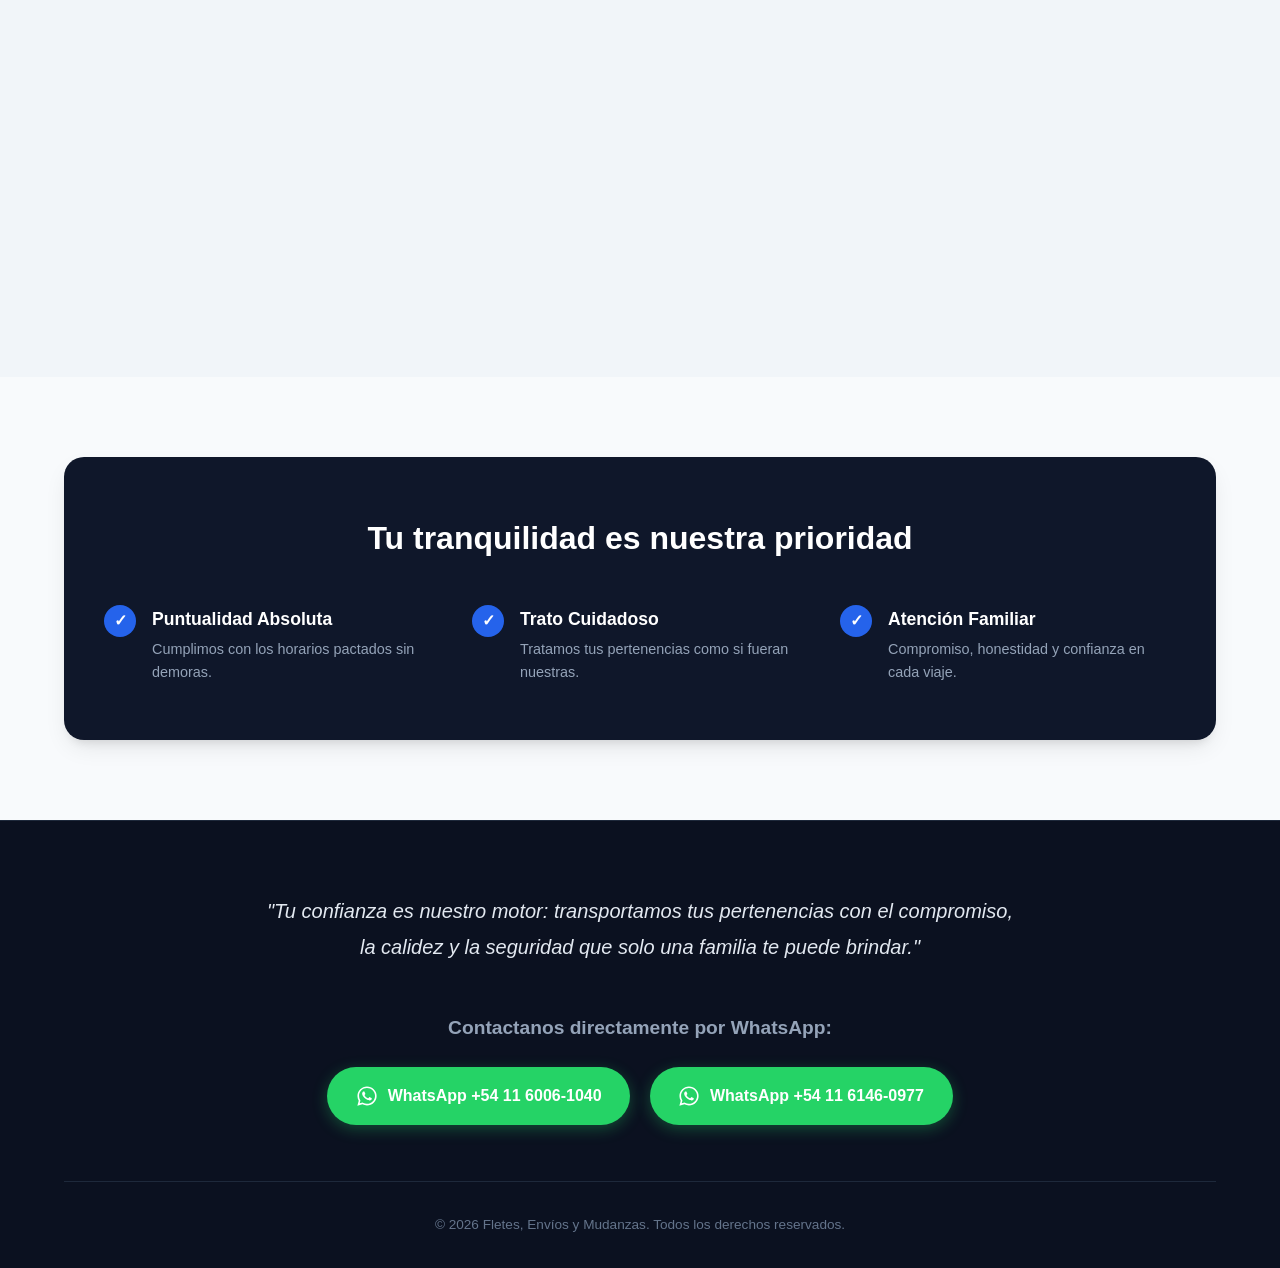
==== commit e0c76a38: "Add files via upload" ====
--- a/index.html
+++ b/index.html
@@ -1,8 +1,8 @@
 <!DOCTYPE html>
 <html lang="es">
-<head>google-site-verification: google171c8de889d423db.html
-  <meta charset="UTF-8">
-  <meta name="viewport" content="width=device-width, initial-scale=1.0">
+<head>
+ 
+  <meta name="viewport" content="width=device-width, initial-scale=1.0">name=google-site-verification: google171c8de889d423db.html
   <title>Fletes, Envíos, Mudanzas y Repartos</title>
   <link rel="stylesheet" href="style.css">
   <link rel="preconnect" href="https://fonts.googleapis.com">
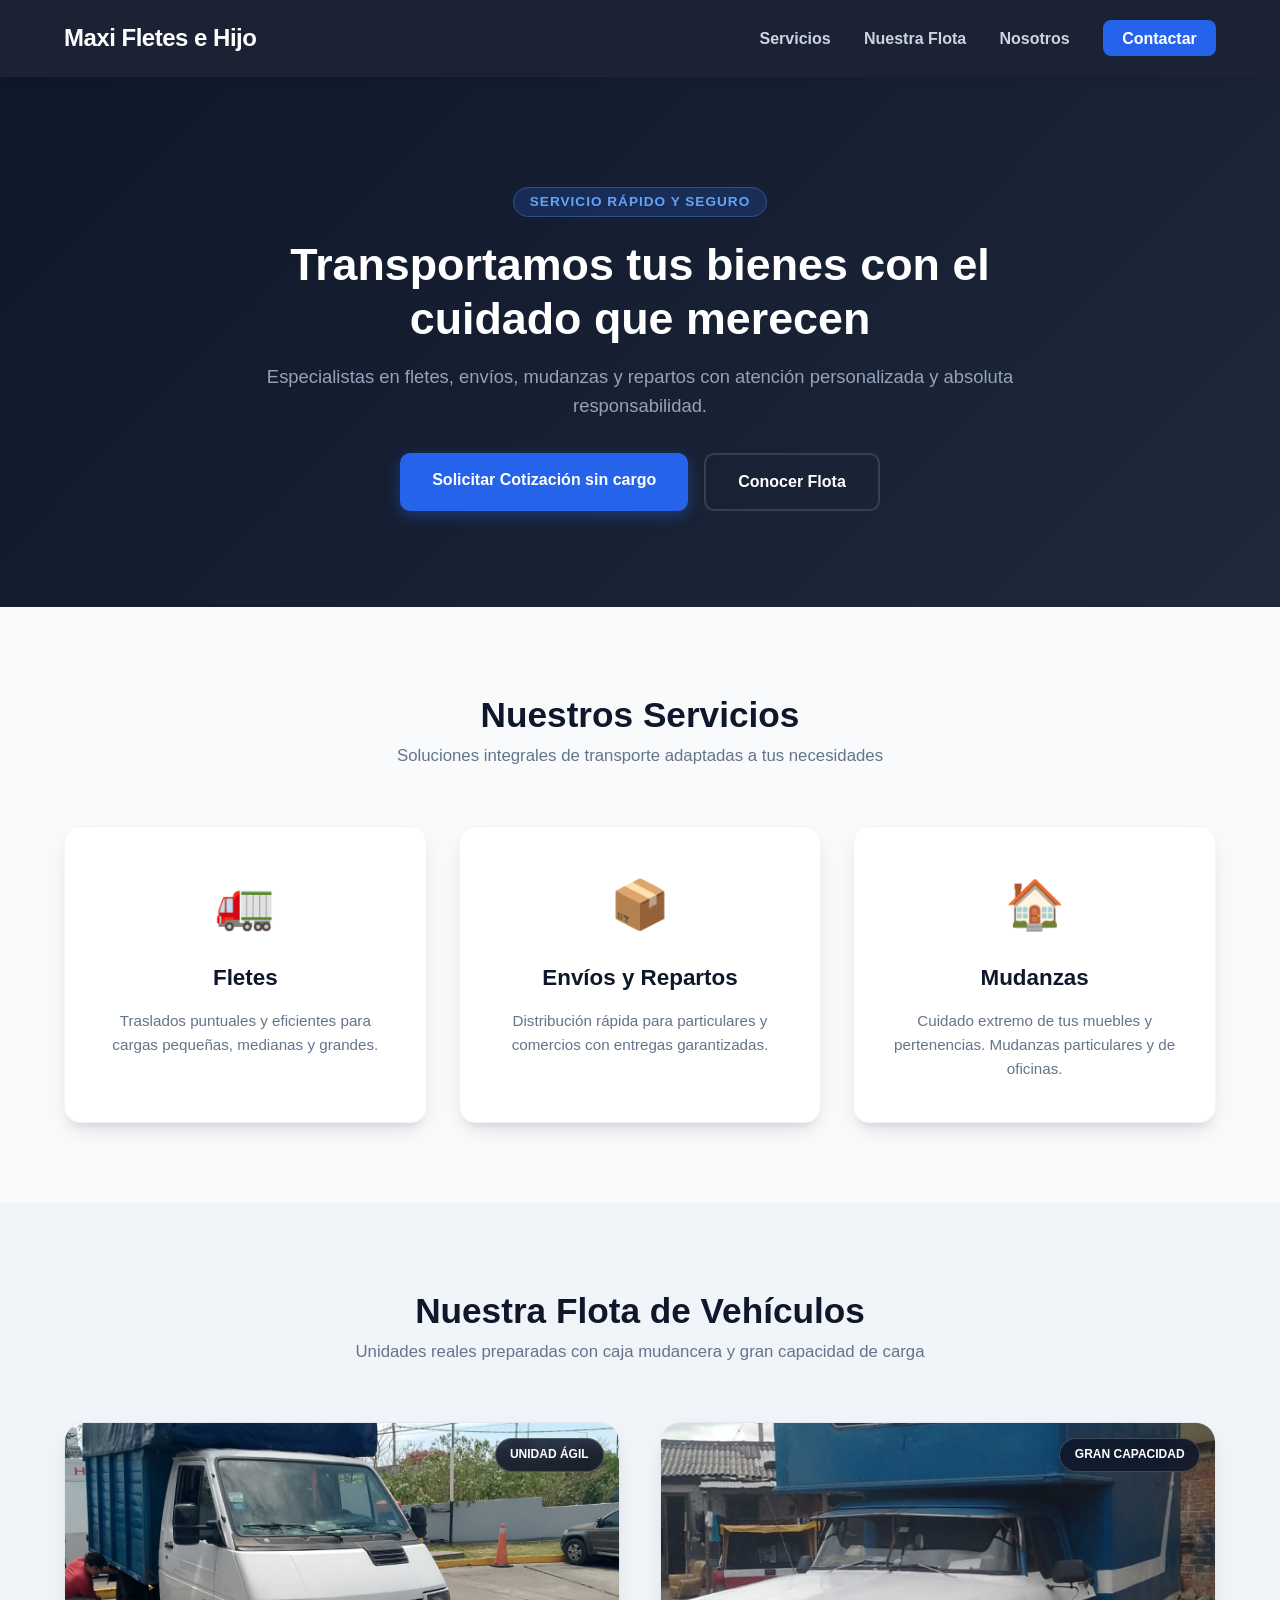
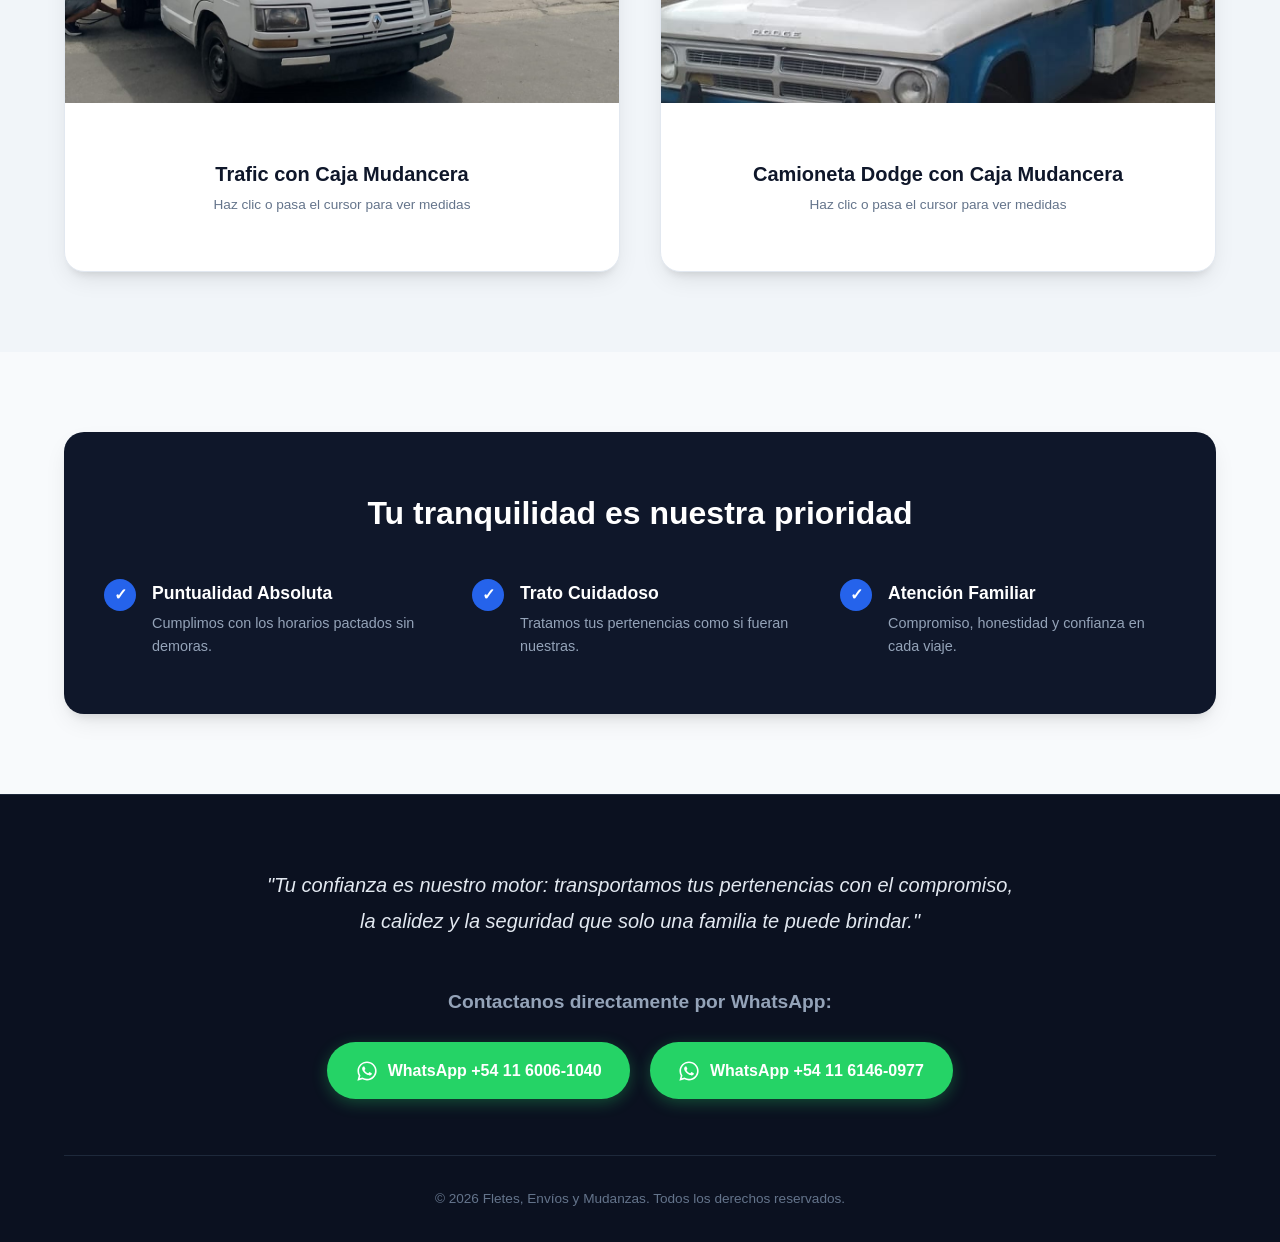
==== commit e8c2ae74: "Add files via upload" ====
--- a/index.html
+++ b/index.html
@@ -1,8 +1,8 @@
 <!DOCTYPE html>
 <html lang="es">
 <head>
- 
-  <meta name="viewport" content="width=device-width, initial-scale=1.0">name=google-site-verification: google171c8de889d423db.html
+  <meta name="viewport" content="width=device-width, initial-scale=1.0"
+  <meta name="google-site-verification content="google171c8de889d423db">
   <title>Fletes, Envíos, Mudanzas y Repartos</title>
   <link rel="stylesheet" href="style.css">
   <link rel="preconnect" href="https://fonts.googleapis.com">
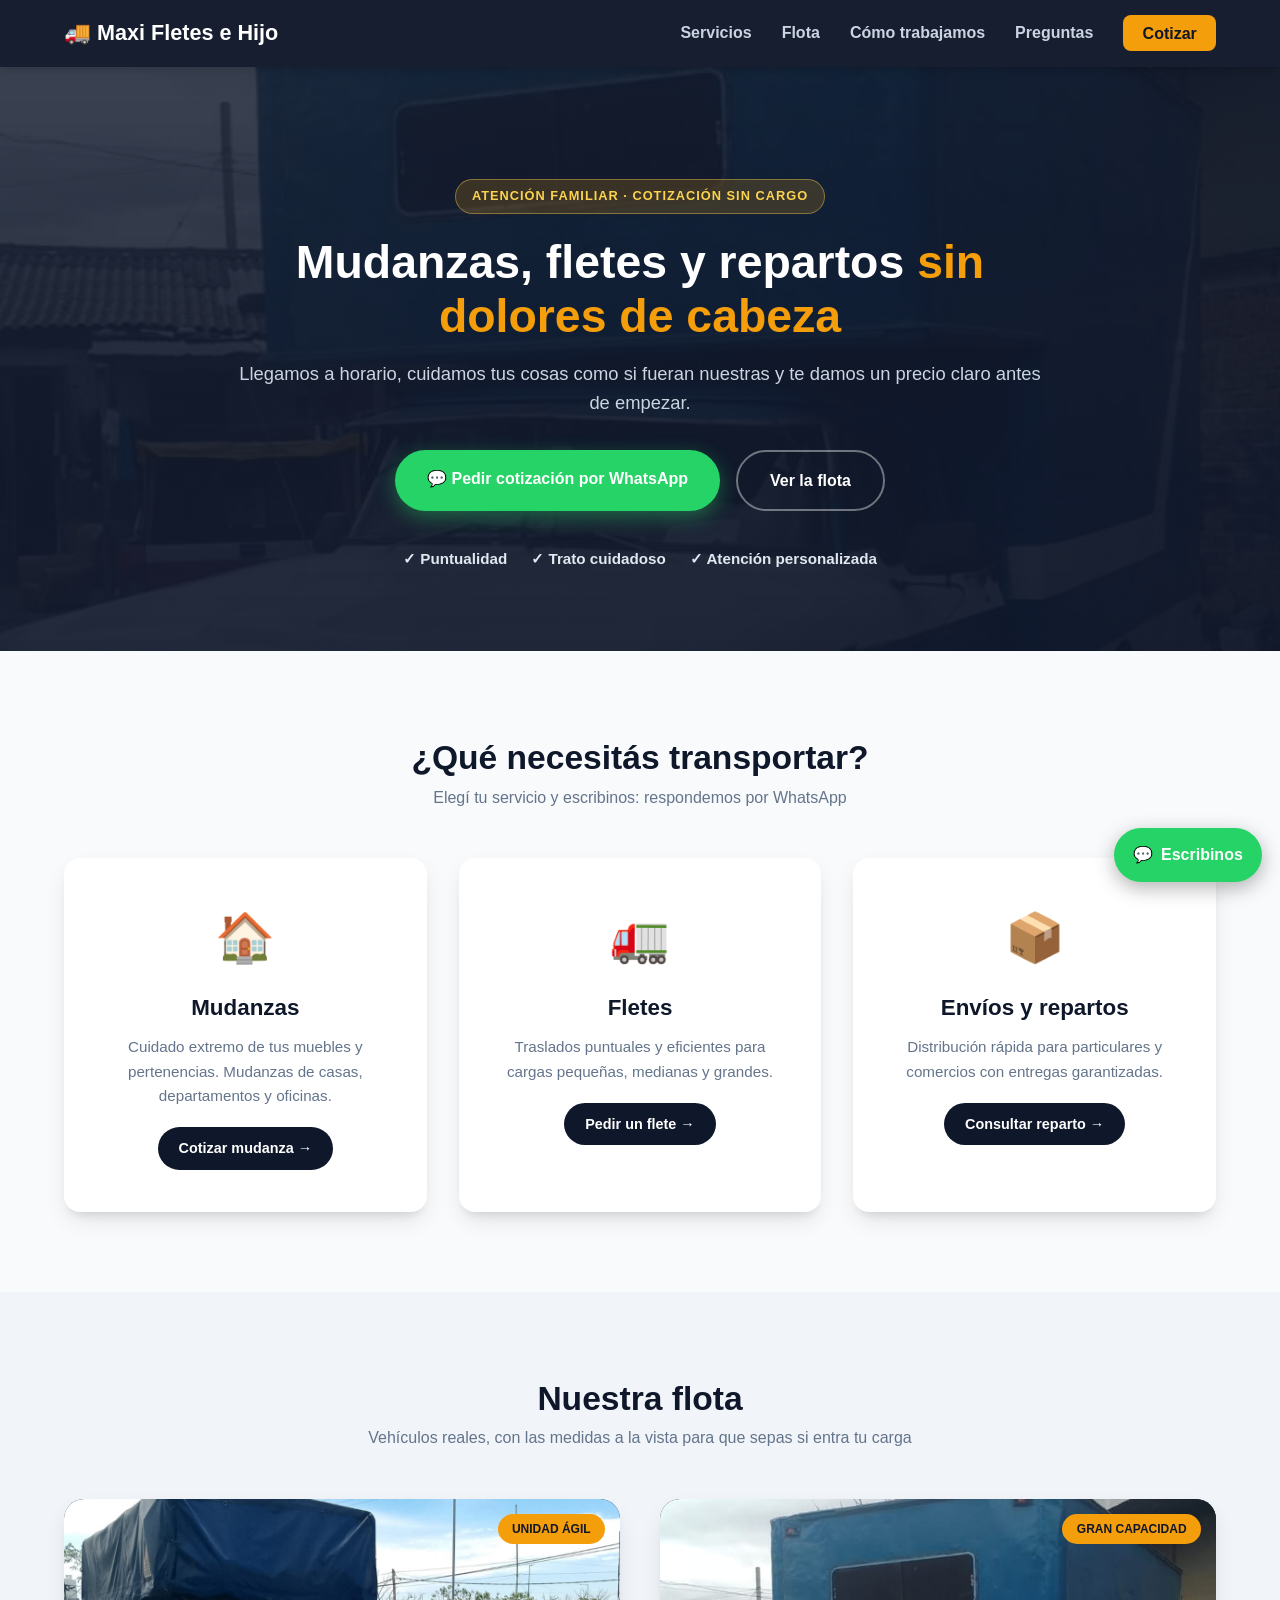
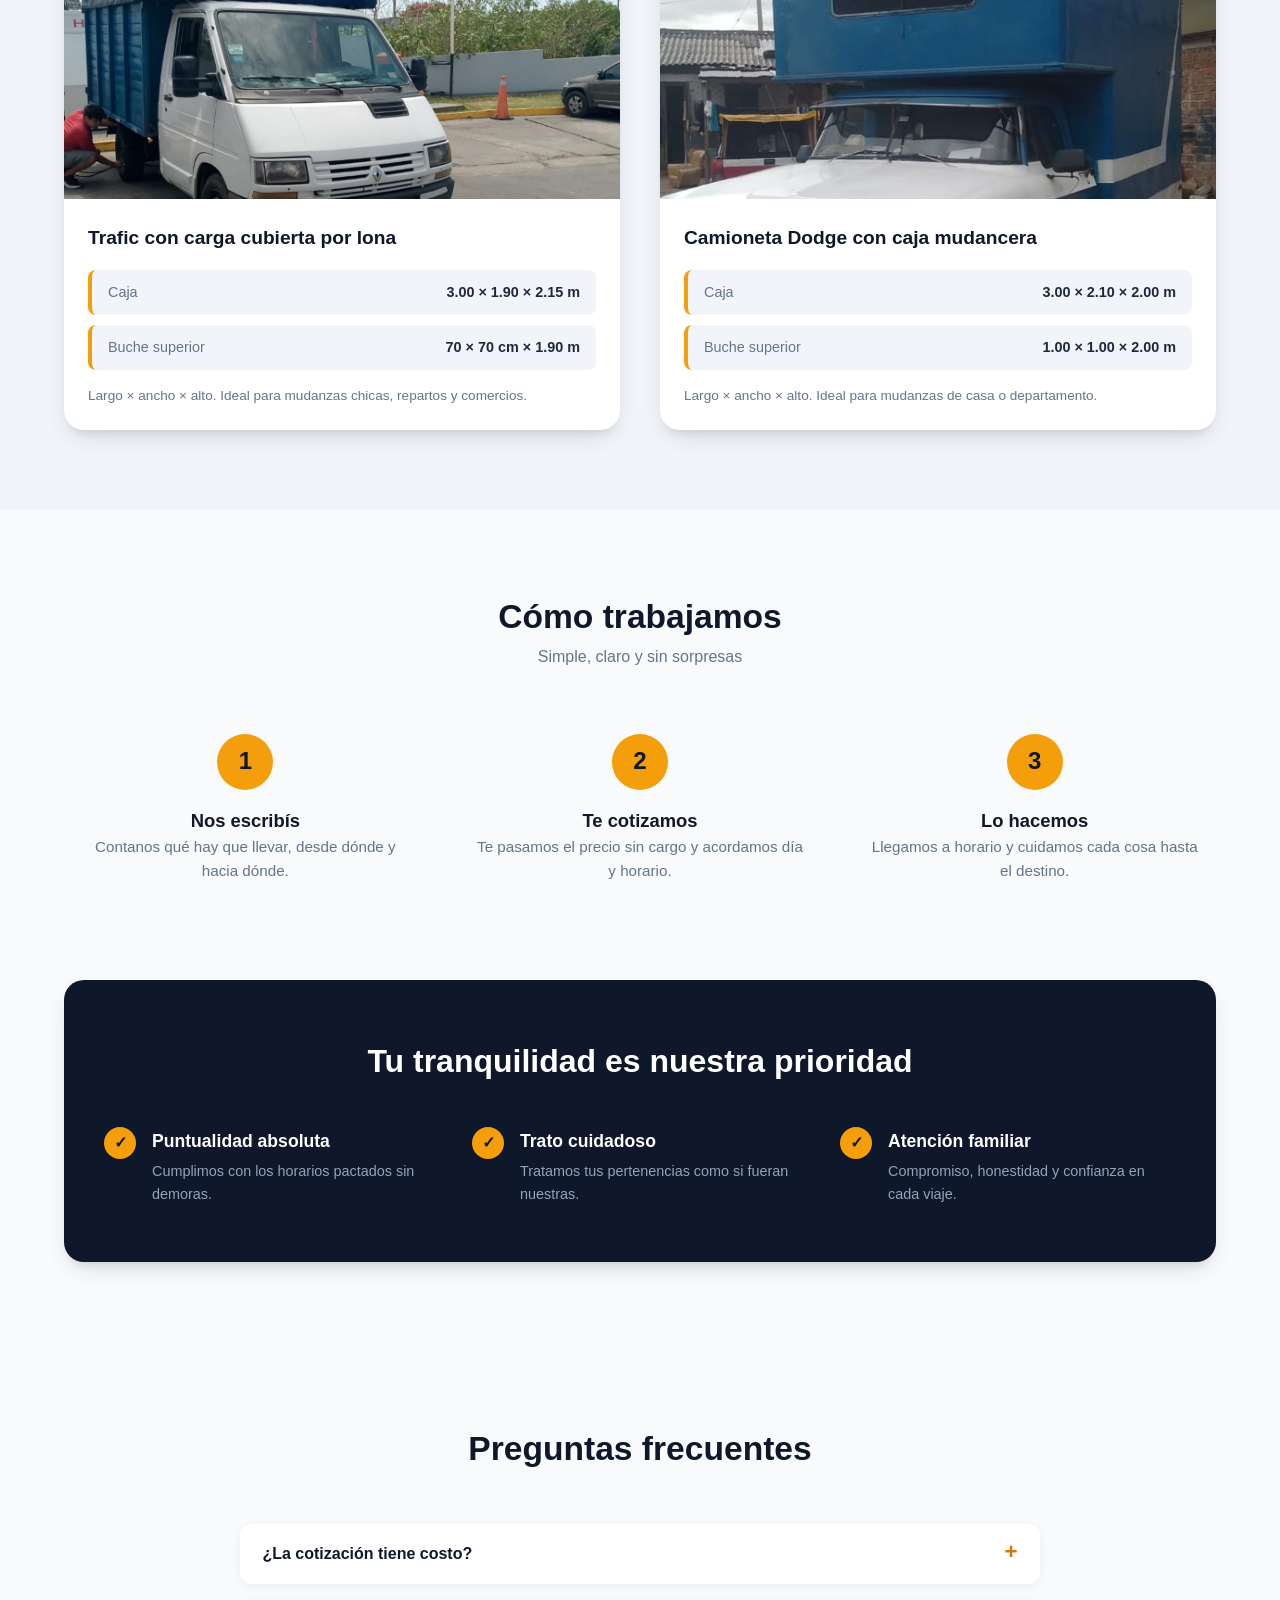
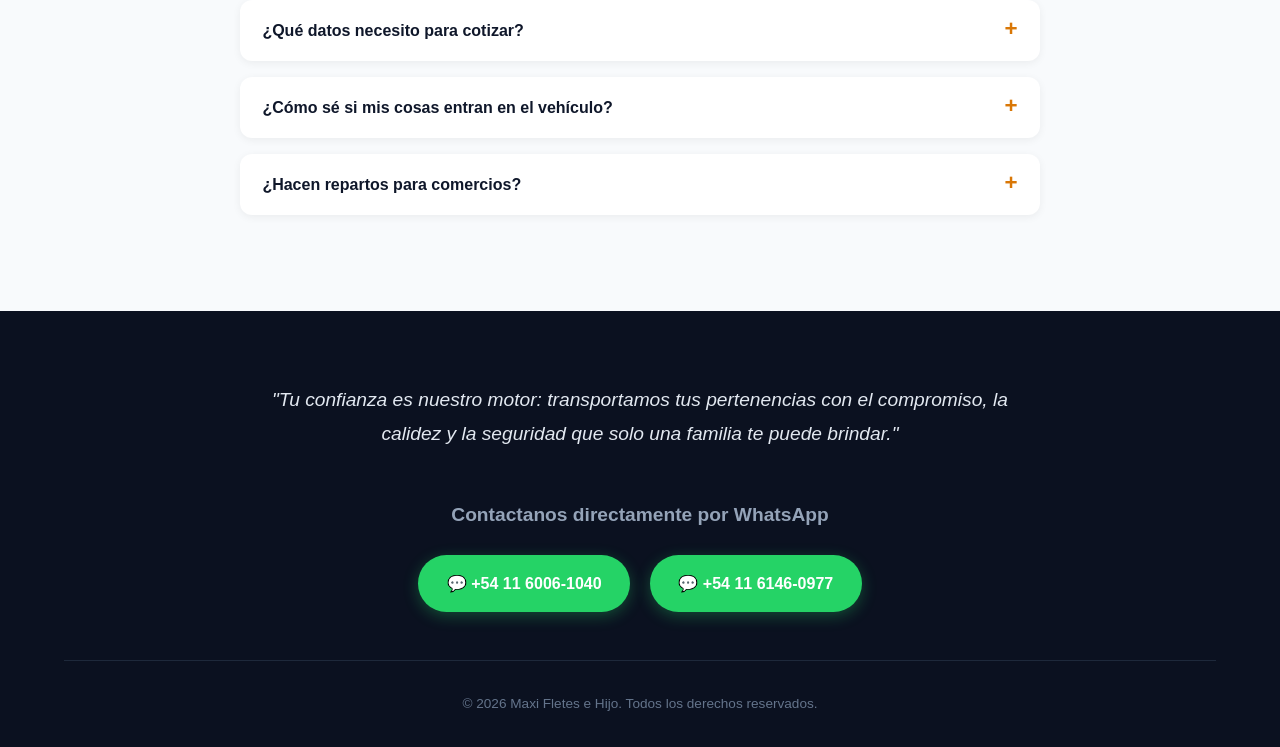
==== commit 0b40bfa1: "Add files via upload" ====
--- a/index.html
+++ b/index.html
@@ -1,9 +1,11 @@
 <!DOCTYPE html>
 <html lang="es">
 <head>
-  <meta name="viewport" content="width=device-width, initial-scale=1.0"
-  <meta name="google-site-verification content="google171c8de889d423db">
-  <title>Fletes, Envíos, Mudanzas y Repartos</title>
+  <meta charset="UTF-8">
+  <meta name="viewport" content="width=device-width, initial-scale=1.0">
+  <meta name="description" content="Fletes, mudanzas, envíos y repartos con atención familiar, puntualidad y cuidado. Pedí tu cotización sin cargo por WhatsApp.">
+  <meta name="google-site-verification" content="google171c8de889d423db">
+  <title>Maxi Fletes e Hijo | Fletes, Mudanzas, Envíos y Repartos</title>
   <link rel="stylesheet" href="style.css">
   <link rel="preconnect" href="https://fonts.googleapis.com">
   <link rel="preconnect" href="https://fonts.gstatic.com" crossorigin>
@@ -11,208 +13,177 @@
 </head>
 <body>
 
-  <!-- Encabezado / Navegación -->
   <header class="header">
     <div class="container nav-container">
-      <a href="#" class="logo">Maxi Fletes e Hijo</a>
+      <a href="#inicio" class="logo">🚚 Maxi Fletes e Hijo</a>
+      <input type="checkbox" id="menu-toggle" class="menu-toggle">
+      <label for="menu-toggle" class="menu-icon" aria-label="Abrir menú">☰</label>
       <nav class="nav">
         <a href="#servicios">Servicios</a>
-        <a href="#flota">Nuestra Flota</a>
-        <a href="#nosotros">Nosotros</a>
-        <a href="#contacto" class="btn-nav">Contactar</a>
+        <a href="#flota">Flota</a>
+        <a href="#como-trabajamos">Cómo trabajamos</a>
+        <a href="#preguntas">Preguntas</a>
+        <a href="https://wa.me/541160061040?text=Hola%2C%20quiero%20pedir%20una%20cotizaci%C3%B3n" class="btn-nav" target="_blank" rel="noopener">Cotizar</a>
       </nav>
     </div>
   </header>
 
-  <!-- Hero Section -->
-  <section class="hero">
-    <div class="hero-overlay"></div>
+  <section class="hero" id="inicio">
     <div class="container hero-content">
-      <span class="badge">Servicio Rápido y Seguro</span>
-      <h1>Transportamos tus bienes con el cuidado que merecen</h1>
-      <p>Especialistas en fletes, envíos, mudanzas y repartos con atención personalizada y absoluta responsabilidad.</p>
+      <span class="badge">Atención familiar · Cotización sin cargo</span>
+      <h1>Mudanzas, fletes y repartos <span>sin dolores de cabeza</span></h1>
+      <p>Llegamos a horario, cuidamos tus cosas como si fueran nuestras y te damos un precio claro antes de empezar.</p>
       <div class="hero-buttons">
-        <a href="#contacto" class="btn btn-primary">Solicitar Cotización sin cargo
-        </a>
-        <a href="#flota" class="btn btn-secondary">Conocer Flota</a>
+        <a href="https://wa.me/541160061040?text=Hola%2C%20quiero%20pedir%20una%20cotizaci%C3%B3n" target="_blank" rel="noopener" class="btn btn-whatsapp-main">💬 Pedir cotización por WhatsApp</a>
+        <a href="#flota" class="btn btn-secondary">Ver la flota</a>
+      </div>
+      <ul class="trust">
+        <li>✓ Puntualidad</li>
+        <li>✓ Trato cuidadoso</li>
+        <li>✓ Atención personalizada</li>
+      </ul>
+    </div>
+  </section>
+
+  <section id="servicios" class="section">
+    <div class="container">
+      <div class="section-title">
+        <h2>¿Qué necesitás transportar?</h2>
+        <p>Elegí tu servicio y escribinos: respondemos por WhatsApp</p>
+      </div>
+      <div class="services-grid">
+        <article class="service-card">
+          <div class="icon">🏠</div>
+          <h3>Mudanzas</h3>
+          <p>Cuidado extremo de tus muebles y pertenencias. Mudanzas de casas, departamentos y oficinas.</p>
+          <a class="card-link" target="_blank" rel="noopener" href="https://wa.me/541160061040?text=Hola%2C%20quiero%20cotizar%20una%20mudanza">Cotizar mudanza →</a>
+        </article>
+        <article class="service-card">
+          <div class="icon">🚛</div>
+          <h3>Fletes</h3>
+          <p>Traslados puntuales y eficientes para cargas pequeñas, medianas y grandes.</p>
+          <a class="card-link" target="_blank" rel="noopener" href="https://wa.me/541160061040?text=Hola%2C%20necesito%20un%20flete">Pedir un flete →</a>
+        </article>
+        <article class="service-card">
+          <div class="icon">📦</div>
+          <h3>Envíos y repartos</h3>
+          <p>Distribución rápida para particulares y comercios con entregas garantizadas.</p>
+          <a class="card-link" target="_blank" rel="noopener" href="https://wa.me/541160061040?text=Hola%2C%20necesito%20un%20env%C3%ADo%20o%20reparto">Consultar reparto →</a>
+        </article>
       </div>
     </div>
   </section>
 
-  <!-- Servicios -->
-  <section id="servicios" class="services section">
+  <section id="flota" class="fleet section">
     <div class="container">
       <div class="section-title">
-        <h2>Nuestros Servicios</h2>
-        <p>Soluciones integrales de transporte adaptadas a tus necesidades</p>
+        <h2>Nuestra flota</h2>
+        <p>Vehículos reales, con las medidas a la vista para que sepas si entra tu carga</p>
       </div>
+      <div class="fleet-grid">
 
-      <div class="services-grid">
-        <div class="service-card">
-          <div class="icon">🚛</div>
-          <h3>Fletes</h3>
-          <p>Traslados puntuales y eficientes para cargas pequeñas, medianas y grandes.</p>
-        </div>
+        <article class="vehicle-card">
+          <div class="vehicle-image">
+            <img src="trafic.jpeg" alt="Renault Trafic blanca con carga cubierta por lona" loading="lazy">
+            <span class="vehicle-badge">Unidad ágil</span>
+          </div>
+          <div class="vehicle-body">
+            <h3>Trafic con carga cubierta por lona</h3>
+            <ul class="specs">
+              <li><span>Caja</span><strong>3.00 × 1.90 × 2.15 m</strong></li>
+              <li><span>Buche superior</span><strong>70 × 70 cm × 1.90 m</strong></li>
+            </ul>
+            <p class="hint">Largo × ancho × alto. Ideal para mudanzas chicas, repartos y comercios.</p>
+          </div>
+        </article>
 
-        <div class="service-card">
-          <div class="icon">📦</div>
-          <h3>Envíos y Repartos</h3>
-          <p>Distribución rápida para particulares y comercios con entregas garantizadas.</p>
-        </div>
+        <article class="vehicle-card">
+          <div class="vehicle-image">
+            <img src="dodge.jpeg" alt="Camioneta Dodge azul con caja mudancera" loading="lazy">
+            <span class="vehicle-badge">Gran capacidad</span>
+          </div>
+          <div class="vehicle-body">
+            <h3>Camioneta Dodge con caja mudancera</h3>
+            <ul class="specs">
+              <li><span>Caja</span><strong>3.00 × 2.10 × 2.00 m</strong></li>
+              <li><span>Buche superior</span><strong>1.00 × 1.00 × 2.00 m</strong></li>
+            </ul>
+            <p class="hint">Largo × ancho × alto. Ideal para mudanzas de casa o departamento.</p>
+          </div>
+        </article>
 
-        <div class="service-card">
-          <div class="icon">🏠</div>
-          <h3>Mudanzas</h3>
-          <p>Cuidado extremo de tus muebles y pertenencias. Mudanzas particulares y de oficinas.</p>
+      </div>
+    </div>
+  </section>
+
+  <section id="como-trabajamos" class="section">
+    <div class="container">
+      <div class="section-title">
+        <h2>Cómo trabajamos</h2>
+        <p>Simple, claro y sin sorpresas</p>
+      </div>
+      <div class="steps">
+        <div class="step"><b>1</b><h4>Nos escribís</h4><p>Contanos qué hay que llevar, desde dónde y hacia dónde.</p></div>
+        <div class="step"><b>2</b><h4>Te cotizamos</h4><p>Te pasamos el precio sin cargo y acordamos día y horario.</p></div>
+        <div class="step"><b>3</b><h4>Lo hacemos</h4><p>Llegamos a horario y cuidamos cada cosa hasta el destino.</p></div>
+      </div>
+    </div>
+  </section>
+
+  <section id="nosotros" class="section features-section">
+    <div class="container">
+      <div class="features-box">
+        <h2>Tu tranquilidad es nuestra prioridad</h2>
+        <div class="features-grid">
+          <div class="feature-item"><span class="check">✓</span><div><h4>Puntualidad absoluta</h4><p>Cumplimos con los horarios pactados sin demoras.</p></div></div>
+          <div class="feature-item"><span class="check">✓</span><div><h4>Trato cuidadoso</h4><p>Tratamos tus pertenencias como si fueran nuestras.</p></div></div>
+          <div class="feature-item"><span class="check">✓</span><div><h4>Atención familiar</h4><p>Compromiso, honestidad y confianza en cada viaje.</p></div></div>
         </div>
       </div>
     </div>
   </section>
 
-  <!-- Sección Flota / Vehículos con Fotos Reales -->
-  <section id="flota" class="fleet section">
-    <div class="container">
+  <section id="preguntas" class="section">
+    <div class="container faq">
       <div class="section-title">
-        <h2>Nuestra Flota de Vehículos</h2>
-        <p>Unidades reales preparadas con caja mudancera y gran capacidad de carga</p>
+        <h2>Preguntas frecuentes</h2>
       </div>
-
-      <div class="fleet-grid">
-        
-        <!-- Vehículo 1: Trafic -->
-        <div class="flip-card">
-          <input type="checkbox" id="flip-trafic" class="flip-toggle">
-          <label for="flip-trafic" class="flip-card-inner">
-            <!-- Frente -->
-            <div class="flip-card-front">
-              <div class="vehicle-image-container">
-                <img src="trafic.jpeg" alt="Trafic con caja mudancera" class="vehicle-img">
-                <span class="vehicle-badge">Unidad Ágil</span>
-              </div>
-              <div class="vehicle-info">
-                <h3>Trafic con Caja Mudancera</h3>
-                <p class="click-hint">Haz clic o pasa el cursor para ver medidas</p>
-              </div>
-              <div class="overlay-btn">
-                <span class="btn-detail">Ver detalle</span>
-              </div>
-            </div>
-            <!-- Reverso -->
-            <div class="flip-card-back">
-              <h3>Trafic - Medidas y Capacidad</h3>
-              <div class="specs-list">
-                <div class="spec-item">
-                  <span class="spec-label">Dimensiones de Caja:</span>
-                  <span class="spec-value">3.00 mts (Largo) x 1.90 mts (Ancho) x 2.15 mts (Alto)</span>
-                </div>
-                <div class="spec-item">
-                  <span class="spec-label">Buche Superior:</span>
-                  <span class="spec-value">70 cm x 70 cm x 1.90 mts</span>
-                </div>
-              </div>
-              <span class="btn-back">Volver a la imagen</span>
-            </div>
-          </label>
-        </div>
-
-        <!-- Vehículo 2: Dodge -->
-        <div class="flip-card">
-          <input type="checkbox" id="flip-dodge" class="flip-toggle">
-          <label for="flip-dodge" class="flip-card-inner">
-            <!-- Frente -->
-            <div class="flip-card-front">
-              <div class="vehicle-image-container">
-                <img src="dodge.jpeg" alt="Camioneta Dodge con caja mudancera" class="vehicle-img">
-                <span class="vehicle-badge">Gran Capacidad</span>
-              </div>
-              <div class="vehicle-info">
-                <h3>Camioneta Dodge con Caja Mudancera</h3>
-                <p class="click-hint">Haz clic o pasa el cursor para ver medidas</p>
-              </div>
-              <div class="overlay-btn">
-                <span class="btn-detail">Ver detalle</span>
-              </div>
-            </div>
-            <!-- Reverso -->
-            <div class="flip-card-back">
-              <h3>Camioneta Dodge - Medidas y Capacidad</h3>
-              <div class="specs-list">
-                <div class="spec-item">
-                  <span class="spec-label">Dimensiones de Caja:</span>
-                  <span class="spec-value">3.00 mts (Largo) x 2.10 mts (Ancho) x 2.00 mts (Alto)</span>
-                </div>
-                <div class="spec-item">
-                  <span class="spec-label">Buche Superior:</span>
-                  <span class="spec-value">1.00 mt x 1.00 mt x 2.00 mts</span>
-                </div>
-              </div>
-              <span class="btn-back">Volver a la imagen</span>
-            </div>
-          </label>
-        </div>
-
-      </div>
+      <details>
+        <summary>¿La cotización tiene costo?</summary>
+        <p>No, la cotización es sin cargo. Escribinos por WhatsApp y te respondemos.</p>
+      </details>
+      <details>
+        <summary>¿Qué datos necesito para cotizar?</summary>
+        <p>Dirección de origen y destino, qué se va a transportar, si hay escaleras o ascensor y la fecha que necesitás.</p>
+      </details>
+      <details>
+        <summary>¿Cómo sé si mis cosas entran en el vehículo?</summary>
+        <p>Mirá las medidas de cada unidad en la sección Flota. Si tenés dudas, mandanos fotos por WhatsApp y te asesoramos.</p>
+      </details>
+      <details>
+        <summary>¿Hacen repartos para comercios?</summary>
+        <p>Sí, trabajamos con particulares y comercios. Consultanos por tu necesidad.</p>
+      </details>
     </div>
   </section>
 
-  <!-- Por qué elegirnos -->
-  <section id="nosotros" class="features section">
-    <div class="container">
-      <div class="features-box">
-        <h2>Tu tranquilidad es nuestra prioridad</h2>
-        <div class="features-grid">
-          <div class="feature-item">
-            <span class="check">✓</span>
-            <div>
-              <h4>Puntualidad Absoluta</h4>
-              <p>Cumplimos con los horarios pactados sin demoras.</p>
-            </div>
-          </div>
-          <div class="feature-item">
-            <span class="check">✓</span>
-            <div>
-              <h4>Trato Cuidadoso</h4>
-              <p>Tratamos tus pertenencias como si fueran nuestras.</p>
-            </div>
-          </div>
-          <div class="feature-item">
-            <span class="check">✓</span>
-            <div>
-              <h4>Atención Familiar</h4>
-              <p>Compromiso, honestidad y confianza en cada viaje.</p>
-            </div>
-          </div>
+  <footer id="contacto" class="footer">
+    <div class="container footer-content">
+      <p class="footer-tagline">"Tu confianza es nuestro motor: transportamos tus pertenencias con el compromiso, la calidez y la seguridad que solo una familia te puede brindar."</p>
+      <div class="whatsapp-container">
+        <h3>Contactanos directamente por WhatsApp</h3>
+        <div class="whatsapp-buttons">
+          <a href="https://wa.me/541160061040?text=Hola%2C%20quiero%20pedir%20una%20cotizaci%C3%B3n" target="_blank" rel="noopener" class="btn-whatsapp">💬 +54 11 6006-1040</a>
+          <a href="https://wa.me/541161460977?text=Hola%2C%20quiero%20pedir%20una%20cotizaci%C3%B3n" target="_blank" rel="noopener" class="btn-whatsapp">💬 +54 11 6146-0977</a>
         </div>
       </div>
-    </div>
-  </section>
-
-  <!-- Pie de página -->
-  <footer id="contacto" class="footer">
-    <div class="container footer-content">
-      <p class="footer-tagline">
-        "Tu confianza es nuestro motor: transportamos tus pertenencias con el compromiso, la calidez y la seguridad que solo una familia te puede brindar."
-      </p>
-
-      <div class="whatsapp-container">
-        <h3>Contactanos directamente por WhatsApp:</h3>
-        <div class="whatsapp-buttons">
-          <a href="https://wa.me/541160061040" target="_blank" rel="noopener" class="btn-whatsapp">
-            <svg xmlns="http://www.w3.org/2000/svg" viewBox="0 0 448 512" class="wa-icon"><path fill="currentColor" d="M380.9 97.1C339 55.1 283.2 32 223.9 32c-122.4 0-222 99.6-222 222 0 39.1 10.2 77.3 29.6 111L0 480l117.7-30.9c32.4 17.7 68.9 27 106.1 27h.1c122.3 0 224.1-99.6 224.1-222 0-59.3-25.2-115-67.1-157zm-157 341.6c-33.2 0-65.7-8.9-94-25.7l-6.7-4-69.8 18.3 18.6-68.1-4.4-7c-18.5-29.4-28.2-63.3-28.2-98.2 0-101.7 82.8-184.5 184.6-184.5 49.3 0 95.6 19.2 130.4 54.1 34.8 34.9 56.2 81.2 56.1 130.5 0 101.8-84.9 184.6-186.6 184.6zm101.2-138.2c-5.5-2.8-32.8-16.2-37.9-18-5.1-1.9-8.8-2.8-12.5 2.8-3.7 5.6-14.3 18-17.6 21.8-3.2 3.7-6.5 4.2-12 1.4-32.6-16.3-54-29.1-75.5-66-5.7-9.8 5.7-9.1 16.3-30.3 1.8-3.7.9-6.9-.5-9.7-1.4-2.8-12.5-30.1-17.1-41.2-4.5-10.8-9.1-9.3-12.5-9.5-3.2-.2-6.9-.2-10.6-.2-3.7 0-9.7 1.4-14.8 6.9-5.1 5.6-19.4 19-19.4 46.3 0 27.3 19.9 53.7 22.6 57.4 2.8 3.7 39.1 59.7 94.8 83.8 35.2 15.2 49 16.5 66.6 13.9 10.7-1.6 32.8-13.4 37.4-26.4 4.6-13 4.6-24.1 3.2-26.4-1.3-2.5-5-3.9-10.5-6.6z"/></svg>
-            WhatsApp +54 11 6006-1040
-          </a>
-          <a href="https://wa.me/541161460977" target="_blank" rel="noopener" class="btn-whatsapp">
-            <svg xmlns="http://www.w3.org/2000/svg" viewBox="0 0 448 512" class="wa-icon"><path fill="currentColor" d="M380.9 97.1C339 55.1 283.2 32 223.9 32c-122.4 0-222 99.6-222 222 0 39.1 10.2 77.3 29.6 111L0 480l117.7-30.9c32.4 17.7 68.9 27 106.1 27h.1c122.3 0 224.1-99.6 224.1-222 0-59.3-25.2-115-67.1-157zm-157 341.6c-33.2 0-65.7-8.9-94-25.7l-6.7-4-69.8 18.3 18.6-68.1-4.4-7c-18.5-29.4-28.2-63.3-28.2-98.2 0-101.7 82.8-184.5 184.6-184.5 49.3 0 95.6 19.2 130.4 54.1 34.8 34.9 56.2 81.2 56.1 130.5 0 101.8-84.9 184.6-186.6 184.6zm101.2-138.2c-5.5-2.8-32.8-16.2-37.9-18-5.1-1.9-8.8-2.8-12.5 2.8-3.7 5.6-14.3 18-17.6 21.8-3.2 3.7-6.5 4.2-12 1.4-32.6-16.3-54-29.1-75.5-66-5.7-9.8 5.7-9.1 16.3-30.3 1.8-3.7.9-6.9-.5-9.7-1.4-2.8-12.5-30.1-17.1-41.2-4.5-10.8-9.1-9.3-12.5-9.5-3.2-.2-6.9-.2-10.6-.2-3.7 0-9.7 1.4-14.8 6.9-5.1 5.6-19.4 19-19.4 46.3 0 27.3 19.9 53.7 22.6 57.4 2.8 3.7 39.1 59.7 94.8 83.8 35.2 15.2 49 16.5 66.6 13.9 10.7-1.6 32.8-13.4 37.4-26.4 4.6-13 4.6-24.1 3.2-26.4-1.3-2.5-5-3.9-10.5-6.6z"/></svg>
-            WhatsApp +54 11 6146-0977
-          </a>
-        </div>
-      </div>
-
       <div class="footer-bottom">
-        <p>&copy; 2026 Fletes, Envíos y Mudanzas. Todos los derechos reservados.</p>
+        <p>&copy; 2026 Maxi Fletes e Hijo. Todos los derechos reservados.</p>
       </div>
     </div>
   </footer>
 
+  <a href="https://wa.me/541160061040?text=Hola%2C%20quiero%20pedir%20una%20cotizaci%C3%B3n" class="wa-float" target="_blank" rel="noopener" aria-label="Escribinos por WhatsApp">💬 <span>Escribinos</span></a>
+
 </body>
 </html>
--- a/style.css
+++ b/style.css
@@ -1,566 +1,141 @@
-/* --- RESET Y VARIABLES --- */
 :root {
-  --primary: #0f172a;      /* Azul marino oscuro */
-  --accent: #2563eb;       /* Azul brillante vibrante */
-  --accent-hover: #1d4ed8; /* Azul más oscuro para hover */
-  --whatsapp: #25d366;     /* Verde oficial de WhatsApp */
+  --primary: #0f172a;
+  --accent: #f59e0b;
+  --accent-hover: #d97706;
+  --blue: #2563eb;
+  --whatsapp: #25d366;
   --whatsapp-hover: #1eaa53;
   --bg-light: #f8fafc;
   --text-dark: #1e293b;
   --text-muted: #64748b;
-  --white: #ffffff;
-  --shadow: 0 10px 25px -5px rgba(0, 0, 0, 0.1), 0 8px 10px -6px rgba(0, 0, 0, 0.1);
-  --transition: all 0.3s ease;
+  --white: #fff;
+  --shadow: 0 10px 25px -5px rgba(0,0,0,.12), 0 8px 10px -6px rgba(0,0,0,.1);
+  --transition: all .3s ease;
 }
 
-* {
-  margin: 0;
-  padding: 0;
-  box-sizing: border-box;
+* { margin: 0; padding: 0; box-sizing: border-box; }
+html { scroll-behavior: smooth; scroll-padding-top: 80px; font-family: 'Poppins', Arial, sans-serif; }
+body { background: var(--bg-light); color: var(--text-dark); line-height: 1.6; }
+img { max-width: 100%; display: block; }
+.container { width: 90%; max-width: 1200px; margin: 0 auto; }
+
+/* Encabezado */
+.header { background: rgba(15,23,42,.97); position: sticky; top: 0; z-index: 1000; padding: 1rem 0; box-shadow: 0 2px 10px rgba(0,0,0,.2); }
+.nav-container { display: flex; justify-content: space-between; align-items: center; flex-wrap: wrap; }
+.logo { color: var(--white); font-size: 1.35rem; font-weight: 800; text-decoration: none; }
+.nav a { color: #cbd5e1; text-decoration: none; margin-left: 1.6rem; font-weight: 600; transition: var(--transition); }
+.nav a:hover { color: var(--white); }
+.nav .btn-nav { background: var(--accent); color: var(--primary); padding: .6rem 1.2rem; border-radius: 8px; }
+.nav .btn-nav:hover { background: var(--accent-hover); color: var(--white); }
+.menu-toggle, .menu-icon { display: none; }
+
+/* Portada */
+.hero {
+  position: relative; color: var(--white); text-align: center; padding: 7rem 0 5rem;
+  background: linear-gradient(180deg, rgba(15,23,42,.82), rgba(15,23,42,.92)), url('dodge.jpeg') center 40% / cover no-repeat;
 }
+.hero-content { max-width: 820px; }
+.badge { display: inline-block; background: rgba(245,158,11,.18); color: #fcd34d; border: 1px solid rgba(252,211,77,.4); padding: .4rem 1rem; border-radius: 50px; font-size: .8rem; font-weight: 600; text-transform: uppercase; letter-spacing: 1px; }
+.hero h1 { font-size: 2.9rem; font-weight: 800; margin: 1.4rem 0 1rem; line-height: 1.15; }
+.hero h1 span { color: var(--accent); }
+.hero p { font-size: 1.15rem; color: #cbd5e1; margin-bottom: 2rem; }
+.hero-buttons { display: flex; justify-content: center; gap: 1rem; flex-wrap: wrap; }
+.btn { display: inline-block; padding: 1rem 2rem; border-radius: 50px; font-weight: 700; text-decoration: none; transition: var(--transition); }
+.btn-whatsapp-main { background: var(--whatsapp); color: var(--white); box-shadow: 0 6px 20px rgba(37,211,102,.4); }
+.btn-whatsapp-main:hover { background: var(--whatsapp-hover); transform: translateY(-3px); }
+.btn-secondary { border: 2px solid rgba(255,255,255,.4); color: var(--white); }
+.btn-secondary:hover { border-color: var(--white); background: rgba(255,255,255,.08); }
+.trust { list-style: none; display: flex; justify-content: center; gap: 1.5rem; flex-wrap: wrap; margin-top: 2.2rem; color: #e2e8f0; font-weight: 600; font-size: .95rem; }
 
-html {
-  scroll-behavior: smooth;
-  font-family: 'Poppins', sans-serif;
-}
+/* Secciones */
+.section { padding: 5rem 0; }
+.section-title { text-align: center; margin-bottom: 3rem; }
+.section-title h2 { font-size: 2.1rem; color: var(--primary); font-weight: 700; }
+.section-title p { color: var(--text-muted); }
 
-body {
-  background-color: var(--bg-light);
-  color: var(--text-dark);
-  line-height: 1.6;
-}
+/* Servicios */
+.services-grid { display: grid; grid-template-columns: repeat(auto-fit, minmax(280px, 1fr)); gap: 2rem; }
+.service-card { background: var(--white); padding: 2.5rem 2rem; border-radius: 16px; box-shadow: var(--shadow); border: 2px solid transparent; text-align: center; transition: var(--transition); }
+.service-card:hover { transform: translateY(-8px); border-color: var(--accent); }
+.service-card .icon { font-size: 3rem; margin-bottom: .8rem; }
+.service-card h3 { font-size: 1.4rem; color: var(--primary); margin-bottom: .6rem; }
+.service-card p { color: var(--text-muted); font-size: .95rem; margin-bottom: 1.2rem; }
+.card-link { display: inline-block; background: var(--primary); color: var(--white); padding: .6rem 1.3rem; border-radius: 50px; text-decoration: none; font-weight: 600; font-size: .9rem; transition: var(--transition); }
+.card-link:hover { background: var(--accent); color: var(--primary); }
 
-.container {
-  width: 90%;
-  max-width: 1200px;
-  margin: 0 auto;
-}
+/* Flota */
+.fleet { background: #f1f5f9; }
+.fleet-grid { display: grid; grid-template-columns: repeat(auto-fit, minmax(320px, 1fr)); gap: 2.5rem; }
+.vehicle-card { background: var(--white); border-radius: 20px; overflow: hidden; box-shadow: var(--shadow); transition: var(--transition); }
+.vehicle-card:hover { transform: translateY(-6px); }
+.vehicle-image { position: relative; height: 300px; overflow: hidden; background: var(--primary); }
+.vehicle-image img { width: 100%; height: 100%; object-fit: cover; object-position: center 35%; transition: transform .5s ease; }
+.vehicle-card:hover .vehicle-image img { transform: scale(1.05); }
+.vehicle-badge { position: absolute; top: 15px; right: 15px; background: var(--accent); color: var(--primary); padding: .35rem .9rem; border-radius: 20px; font-size: .75rem; font-weight: 700; text-transform: uppercase; }
+.vehicle-body { padding: 1.5rem; }
+.vehicle-body h3 { font-size: 1.2rem; color: var(--primary); margin-bottom: 1rem; }
+.specs { list-style: none; display: grid; gap: .6rem; }
+.specs li { display: flex; justify-content: space-between; gap: 1rem; flex-wrap: wrap; background: #f1f5f9; border-left: 4px solid var(--accent); padding: .7rem 1rem; border-radius: 8px; font-size: .9rem; }
+.specs span { color: var(--text-muted); }
+.hint { margin-top: .9rem; font-size: .85rem; color: var(--text-muted); }
 
-/* --- ENCABEZADO --- */
-.header {
-  background: rgba(15, 23, 42, 0.95);
-  backdrop-filter: blur(8px);
-  position: sticky;
-  top: 0;
-  z-index: 1000;
-  padding: 1.2rem 0;
-  box-shadow: 0 2px 10px rgba(0,0,0,0.1);
-}
+/* Pasos */
+.steps { display: grid; grid-template-columns: repeat(auto-fit, minmax(240px, 1fr)); gap: 2rem; }
+.step { text-align: center; padding: 1rem; }
+.step b { display: flex; align-items: center; justify-content: center; width: 56px; height: 56px; margin: 0 auto 1rem; background: var(--accent); color: var(--primary); border-radius: 50%; font-size: 1.5rem; }
+.step h4 { font-size: 1.15rem; color: var(--primary); }
+.step p { color: var(--text-muted); font-size: .95rem; }
 
-.nav-container {
-  display: flex;
-  justify-content: space-between;
-  align-items: center;
-}
+/* Características */
+.features-section { padding-top: 0; }
+.features-box { background: var(--primary); color: var(--white); border-radius: 20px; padding: 3.5rem 2.5rem; box-shadow: var(--shadow); }
+.features-box h2 { text-align: center; font-size: 2rem; margin-bottom: 2.5rem; }
+.features-grid { display: grid; grid-template-columns: repeat(auto-fit, minmax(250px, 1fr)); gap: 2rem; }
+.feature-item { display: flex; align-items: flex-start; gap: 1rem; }
+.check { background: var(--accent); color: var(--primary); width: 32px; height: 32px; border-radius: 50%; display: flex; align-items: center; justify-content: center; font-weight: bold; flex-shrink: 0; }
+.feature-item h4 { font-size: 1.1rem; margin-bottom: .3rem; }
+.feature-item p { color: #94a3b8; font-size: .9rem; }
 
-.logo {
-  color: var(--white);
-  font-size: 1.5rem;
-  font-weight: 800;
-  text-decoration: none;
-  letter-spacing: -0.5px;
-}
+/* Preguntas frecuentes */
+.faq { max-width: 800px; }
+.faq details { background: var(--white); border-radius: 12px; margin-bottom: 1rem; box-shadow: 0 2px 8px rgba(0,0,0,.06); overflow: hidden; }
+.faq summary { cursor: pointer; padding: 1.1rem 1.4rem; font-weight: 600; color: var(--primary); list-style: none; display: flex; justify-content: space-between; gap: 1rem; }
+.faq summary::-webkit-details-marker { display: none; }
+.faq summary::after { content: '+'; font-size: 1.4rem; color: var(--accent-hover); line-height: 1; }
+.faq details[open] summary::after { content: '–'; }
+.faq details p { padding: 0 1.4rem 1.2rem; color: var(--text-muted); }
 
-.nav a {
-  color: #cbd5e1;
-  text-decoration: none;
-  margin-left: 1.8rem;
-  font-weight: 600;
-  transition: var(--transition);
-}
+/* Pie de página */
+.footer { background: #0b1120; color: var(--white); padding: 4.5rem 0 2rem; text-align: center; }
+.footer-tagline { font-size: 1.2rem; font-style: italic; max-width: 750px; margin: 0 auto 3rem; color: #e2e8f0; line-height: 1.8; }
+.whatsapp-container { margin-bottom: 3rem; }
+.whatsapp-container h3 { font-size: 1.2rem; margin-bottom: 1.5rem; color: #94a3b8; font-weight: 600; }
+.whatsapp-buttons { display: flex; justify-content: center; gap: 1.2rem; flex-wrap: wrap; }
+.btn-whatsapp { display: inline-flex; align-items: center; gap: .6rem; background: var(--whatsapp); color: var(--white); padding: 1rem 1.8rem; border-radius: 50px; text-decoration: none; font-weight: 700; box-shadow: 0 4px 15px rgba(37,211,102,.3); transition: var(--transition); }
+.btn-whatsapp:hover { background: var(--whatsapp-hover); transform: translateY(-3px); }
+.footer-bottom { border-top: 1px solid #1e293b; padding-top: 2rem; color: #64748b; font-size: .85rem; }
 
-.nav a:hover {
-  color: var(--white);
-}
+/* Botón flotante de WhatsApp */
+.wa-float { position: fixed; right: 18px; bottom: 18px; z-index: 1100; display: flex; align-items: center; gap: .5rem; background: var(--whatsapp); color: var(--white); padding: .9rem 1.2rem; border-radius: 50px; text-decoration: none; font-weight: 700; box-shadow: 0 6px 20px rgba(0,0,0,.3); animation: pulso 2.5s infinite; }
+.wa-float:hover { background: var(--whatsapp-hover); }
+@keyframes pulso { 0% { box-shadow: 0 0 0 0 rgba(37,211,102,.6); } 70% { box-shadow: 0 0 0 16px rgba(37,211,102,0); } 100% { box-shadow: 0 0 0 0 rgba(37,211,102,0); } }
 
-.nav .btn-nav {
-  background: var(--accent);
-  color: var(--white);
-  padding: 0.6rem 1.2rem;
-  border-radius: 8px;
-}
-
-.nav .btn-nav:hover {
-  background: var(--accent-hover);
-}
-
-/* --- HERO SECTION --- */
-.hero {
-  position: relative;
-  background: linear-gradient(135deg, #0f172a 0%, #1e293b 100%);
-  color: var(--white);
-  padding: 7rem 0 6rem 0;
-  text-align: center;
-}
-
-.hero-content {
-  position: relative;
-  z-index: 2;
-  max-width: 800px;
-}
-
-.badge {
-  background: rgba(37, 99, 235, 0.2);
-  color: #60a5fa;
-  border: 1px solid rgba(96, 165, 250, 0.3);
-  padding: 0.4rem 1rem;
-  border-radius: 50px;
-  font-size: 0.85rem;
-  font-weight: 600;
-  text-transform: uppercase;
-  letter-spacing: 1px;
-}
-
-.hero h1 {
-  font-size: 2.8rem;
-  font-weight: 800;
-  margin: 1.5rem 0 1rem 0;
-  line-height: 1.2;
-}
-
-.hero p {
-  font-size: 1.15rem;
-  color: #94a3b8;
-  margin-bottom: 2rem;
-}
-
-.hero-buttons {
-  display: flex;
-  justify-content: center;
-  gap: 1rem;
-  flex-wrap: wrap;
-}
-
-.btn {
-  display: inline-block;
-  padding: 0.9rem 2rem;
-  border-radius: 10px;
-  font-weight: 700;
-  text-decoration: none;
-  transition: var(--transition);
-}
-
-.btn-primary {
-  background-color: var(--accent);
-  color: var(--white);
-  box-shadow: 0 4px 14px rgba(37, 99, 235, 0.4);
-}
-
-.btn-primary:hover {
-  background-color: var(--accent-hover);
-  transform: translateY(-2px);
-}
-
-.btn-secondary {
-  background: transparent;
-  color: var(--white);
-  border: 2px solid #334155;
-}
-
-.btn-secondary:hover {
-  border-color: var(--white);
-  background: rgba(255, 255, 255, 0.05);
-}
-
-/* --- SERVICIOS --- */
-.section {
-  padding: 5rem 0;
-}
-
-.section-title {
-  text-align: center;
-  margin-bottom: 3.5rem;
-}
-
-.section-title h2 {
-  font-size: 2.2rem;
-  color: var(--primary);
-  font-weight: 700;
-}
-
-.section-title p {
-  color: var(--text-muted);
-  font-size: 1.05rem;
-}
-
-.services-grid {
-  display: grid;
-  grid-template-columns: repeat(auto-fit, minmax(280px, 1fr));
-  gap: 2rem;
-}
-
-.service-card {
-  background: var(--white);
-  padding: 2.5rem 2rem;
-  border-radius: 16px;
-  box-shadow: var(--shadow);
-  border: 1px solid #f1f5f9;
-  text-align: center;
-  transition: var(--transition);
-}
-
-.service-card:hover {
-  transform: translateY(-8px);
-  border-color: var(--accent);
-}
-
-.service-card .icon {
-  font-size: 3rem;
-  margin-bottom: 1rem;
-}
-
-.service-card h3 {
-  font-size: 1.4rem;
-  color: var(--primary);
-  margin-bottom: 0.8rem;
-}
-
-.service-card p {
-  color: var(--text-muted);
-  font-size: 0.95rem;
-}
-
-/* --- SECCIÓN FLOTA (CON FOTOS Y GIRADO 3D) --- */
-.fleet {
-  background-color: #f1f5f9;
-}
-
-.fleet-grid {
-  display: grid;
-  grid-template-columns: repeat(auto-fit, minmax(320px, 1fr));
-  gap: 2.5rem;
-}
-
-.flip-card {
-  background-color: transparent;
-  height: 450px;
-  perspective: 1000px;
-}
-
-.flip-toggle {
-  display: none;
-}
-
-.flip-card-inner {
-  position: relative;
-  width: 100%;
-  height: 100%;
-  display: block;
-  cursor: pointer;
-  text-align: center;
-  transition: transform 0.8s cubic-bezier(0.4, 0, 0.2, 1);
-  transform-style: preserve-3d;
-}
-
-.flip-toggle:checked + .flip-card-inner {
-  transform: rotateY(180deg);
-}
-
-.flip-card-front, .flip-card-back {
-  position: absolute;
-  width: 100%;
-  height: 100%;
-  -webkit-backface-visibility: hidden;
-  backface-visibility: hidden;
-  border-radius: 20px;
-  box-shadow: var(--shadow);
-  overflow: hidden;
-}
-
-/* CARA FRONTAL */
-.flip-card-front {
-  background: var(--white);
-  border: 1px solid #e2e8f0;
-  display: flex;
-  flex-direction: column;
-}
-
-.vehicle-image-container {
-  position: relative;
-  width: 100%;
-  height: 280px;
-  overflow: hidden;
-  background-color: #0f172a;
-}
-
-.vehicle-img {
-  width: 100%;
-  height: 100%;
-  object-fit: cover;
-  object-position: center;
-  transition: transform 0.5s ease;
-}
-
-.flip-card-front:hover .vehicle-img {
-  transform: scale(1.05);
-}
-
-.vehicle-badge {
-  position: absolute;
-  top: 15px;
-  right: 15px;
-  background: rgba(15, 23, 42, 0.85);
-  backdrop-filter: blur(4px);
-  color: var(--white);
-  padding: 0.4rem 0.9rem;
-  border-radius: 20px;
-  font-size: 0.75rem;
-  font-weight: 700;
-  text-transform: uppercase;
-  border: 1px solid rgba(255, 255, 255, 0.2);
-}
-
-.vehicle-info {
-  padding: 1.5rem;
-  display: flex;
-  flex-direction: column;
-  justify-content: center;
-  flex-grow: 1;
-}
-
-.vehicle-info h3 {
-  font-size: 1.25rem;
-  color: var(--primary);
-  margin-bottom: 0.3rem;
-}
-
-.click-hint {
-  font-size: 0.85rem;
-  color: var(--text-muted);
-}
-
-/* BOTÓN OVERLAY Y EFECTO HOVER */
-.overlay-btn {
-  position: absolute;
-  top: 0;
-  left: 0;
-  width: 100%;
-  height: 100%;
-  background: rgba(15, 23, 42, 0.45);
-  backdrop-filter: blur(3px);
-  display: flex;
-  justify-content: center;
-  align-items: center;
-  opacity: 0;
-  transition: var(--transition);
-}
-
-.flip-card-front:hover .overlay-btn {
-  opacity: 1;
-}
-
-.btn-detail {
-  background: var(--accent);
-  color: var(--white);
-  padding: 0.8rem 1.8rem;
-  border-radius: 30px;
-  font-weight: 700;
-  font-size: 0.95rem;
-  box-shadow: 0 4px 15px rgba(0,0,0,0.3);
-  transform: translateY(15px);
-  transition: var(--transition);
-}
-
-.flip-card-front:hover .btn-detail {
-  transform: translateY(0);
-}
-
-/* CARA REVERSA (DIFUMINADO Y MEDIDAS) */
-.flip-card-back {
-  background: linear-gradient(135deg, rgba(15, 23, 42, 0.95) 0%, rgba(30, 41, 59, 0.95) 100%);
-  color: var(--white);
-  transform: rotateY(180deg);
-  backdrop-filter: blur(10px);
-  border: 2px solid var(--accent);
-  padding: 2rem;
-  display: flex;
-  flex-direction: column;
-  justify-content: space-between;
-  text-align: left;
-}
-
-.flip-card-back h3 {
-  font-size: 1.25rem;
-  color: #60a5fa;
-  border-bottom: 1px solid #334155;
-  padding-bottom: 0.8rem;
-  text-align: center;
-}
-
-.specs-list {
-  margin: 1rem 0;
-}
-
-.spec-item {
-  margin-bottom: 1.2rem;
-  background: rgba(255, 255, 255, 0.06);
-  padding: 0.9rem 1.1rem;
-  border-radius: 10px;
-  border-left: 4px solid var(--accent);
-}
-
-.spec-label {
-  display: block;
-  font-size: 0.8rem;
-  color: #94a3b8;
-  text-transform: uppercase;
-  letter-spacing: 0.5px;
-  margin-bottom: 0.2rem;
-}
-
-.spec-value {
-  display: block;
-  font-size: 0.95rem;
-  font-weight: 700;
-  color: var(--white);
-}
-
-.btn-back {
-  font-size: 0.85rem;
-  color: #94a3b8;
-  text-decoration: underline;
-  cursor: pointer;
-  text-align: center;
-  display: block;
-  width: 100%;
-}
-
-/* --- CARACTERÍSTICAS / NOSOTROS --- */
-.features-box {
-  background: var(--primary);
-  color: var(--white);
-  border-radius: 20px;
-  padding: 3.5rem 2.5rem;
-  box-shadow: var(--shadow);
-}
-
-.features-box h2 {
-  text-align: center;
-  font-size: 2rem;
-  margin-bottom: 2.5rem;
-}
-
-.features-grid {
-  display: grid;
-  grid-template-columns: repeat(auto-fit, minmax(250px, 1fr));
-  gap: 2rem;
-}
-
-.feature-item {
-  display: flex;
-  align-items: flex-start;
-  gap: 1rem;
-}
-
-.feature-item .check {
-  background: var(--accent);
-  color: var(--white);
-  width: 32px;
-  height: 32px;
-  border-radius: 50%;
-  display: flex;
-  align-items: center;
-  justify-content: center;
-  font-weight: bold;
-  flex-shrink: 0;
-}
-
-.feature-item h4 {
-  font-size: 1.1rem;
-  margin-bottom: 0.3rem;
-}
-
-.feature-item p {
-  color: #94a3b8;
-  font-size: 0.9rem;
-}
-
-/* --- PIE DE PÁGINA --- */
-.footer {
-  background-color: #0b1120;
-  color: var(--white);
-  padding: 4.5rem 0 2rem 0;
-  text-align: center;
-  border-top: 1px solid #1e293b;
-}
-
-.footer-tagline {
-  font-size: 1.25rem;
-  font-style: italic;
-  max-width: 750px;
-  margin: 0 auto 3rem auto;
-  color: #e2e8f0;
-  line-height: 1.8;
-}
-
-.whatsapp-container {
-  margin-bottom: 3.5rem;
-}
-
-.whatsapp-container h3 {
-  font-size: 1.2rem;
-  margin-bottom: 1.5rem;
-  color: #94a3b8;
-  font-weight: 600;
-}
-
-.whatsapp-buttons {
-  display: flex;
-  justify-content: center;
-  gap: 1.2rem;
-  flex-wrap: wrap;
-}
-
-.btn-whatsapp {
-  display: inline-flex;
-  align-items: center;
-  gap: 0.6rem;
-  background-color: var(--whatsapp);
-  color: var(--white);
-  padding: 1rem 1.8rem;
-  border-radius: 50px;
-  text-decoration: none;
-  font-weight: 700;
-  font-size: 1rem;
-  box-shadow: 0 4px 15px rgba(37, 211, 102, 0.3);
-  transition: var(--transition);
-}
-
-.btn-whatsapp:hover {
-  background-color: var(--whatsapp-hover);
-  transform: translateY(-3px);
-  box-shadow: 0 6px 20px rgba(37, 211, 102, 0.4);
-}
-
-.wa-icon {
-  width: 22px;
-  height: 22px;
-}
-
-.footer-bottom {
-  border-top: 1px solid #1e293b;
-  padding-top: 2rem;
-  color: #64748b;
-  font-size: 0.85rem;
-}
-
-/* --- ADAPTABILIDAD PARA MÓVILES --- */
+/* Celulares */
 @media (max-width: 768px) {
-  .nav {
-    display: none;
-  }
-  .hero h1 {
-    font-size: 2rem;
-  }
-  .hero p {
-    font-size: 1rem;
-  }
-  .footer-tagline {
-    font-size: 1.05rem;
-  }
-  .btn-whatsapp {
-    width: 100%;
-    max-width: 320px;
-    justify-content: center;
-  }
+  .menu-icon { display: block; color: var(--white); font-size: 1.8rem; cursor: pointer; }
+  .nav { display: none; width: 100%; flex-direction: column; padding-top: 1rem; }
+  .menu-toggle:checked ~ .nav { display: flex; }
+  .nav a { margin: 0; padding: .8rem 0; border-bottom: 1px solid #1e293b; }
+  .nav .btn-nav { margin-top: .8rem; text-align: center; border-bottom: 0; }
+  .hero { padding: 5rem 0 4rem; }
+  .hero h1 { font-size: 2rem; }
+  .hero p { font-size: 1rem; }
+  .btn { width: 100%; text-align: center; }
+  .section { padding: 3.5rem 0; }
+  .section-title h2 { font-size: 1.7rem; }
+  .features-box { padding: 2.5rem 1.5rem; }
+  .footer-tagline { font-size: 1.05rem; }
+  .btn-whatsapp { width: 100%; max-width: 320px; justify-content: center; }
+  .wa-float span { display: none; }
+  .wa-float { padding: 1rem; font-size: 1.3rem; }
 }
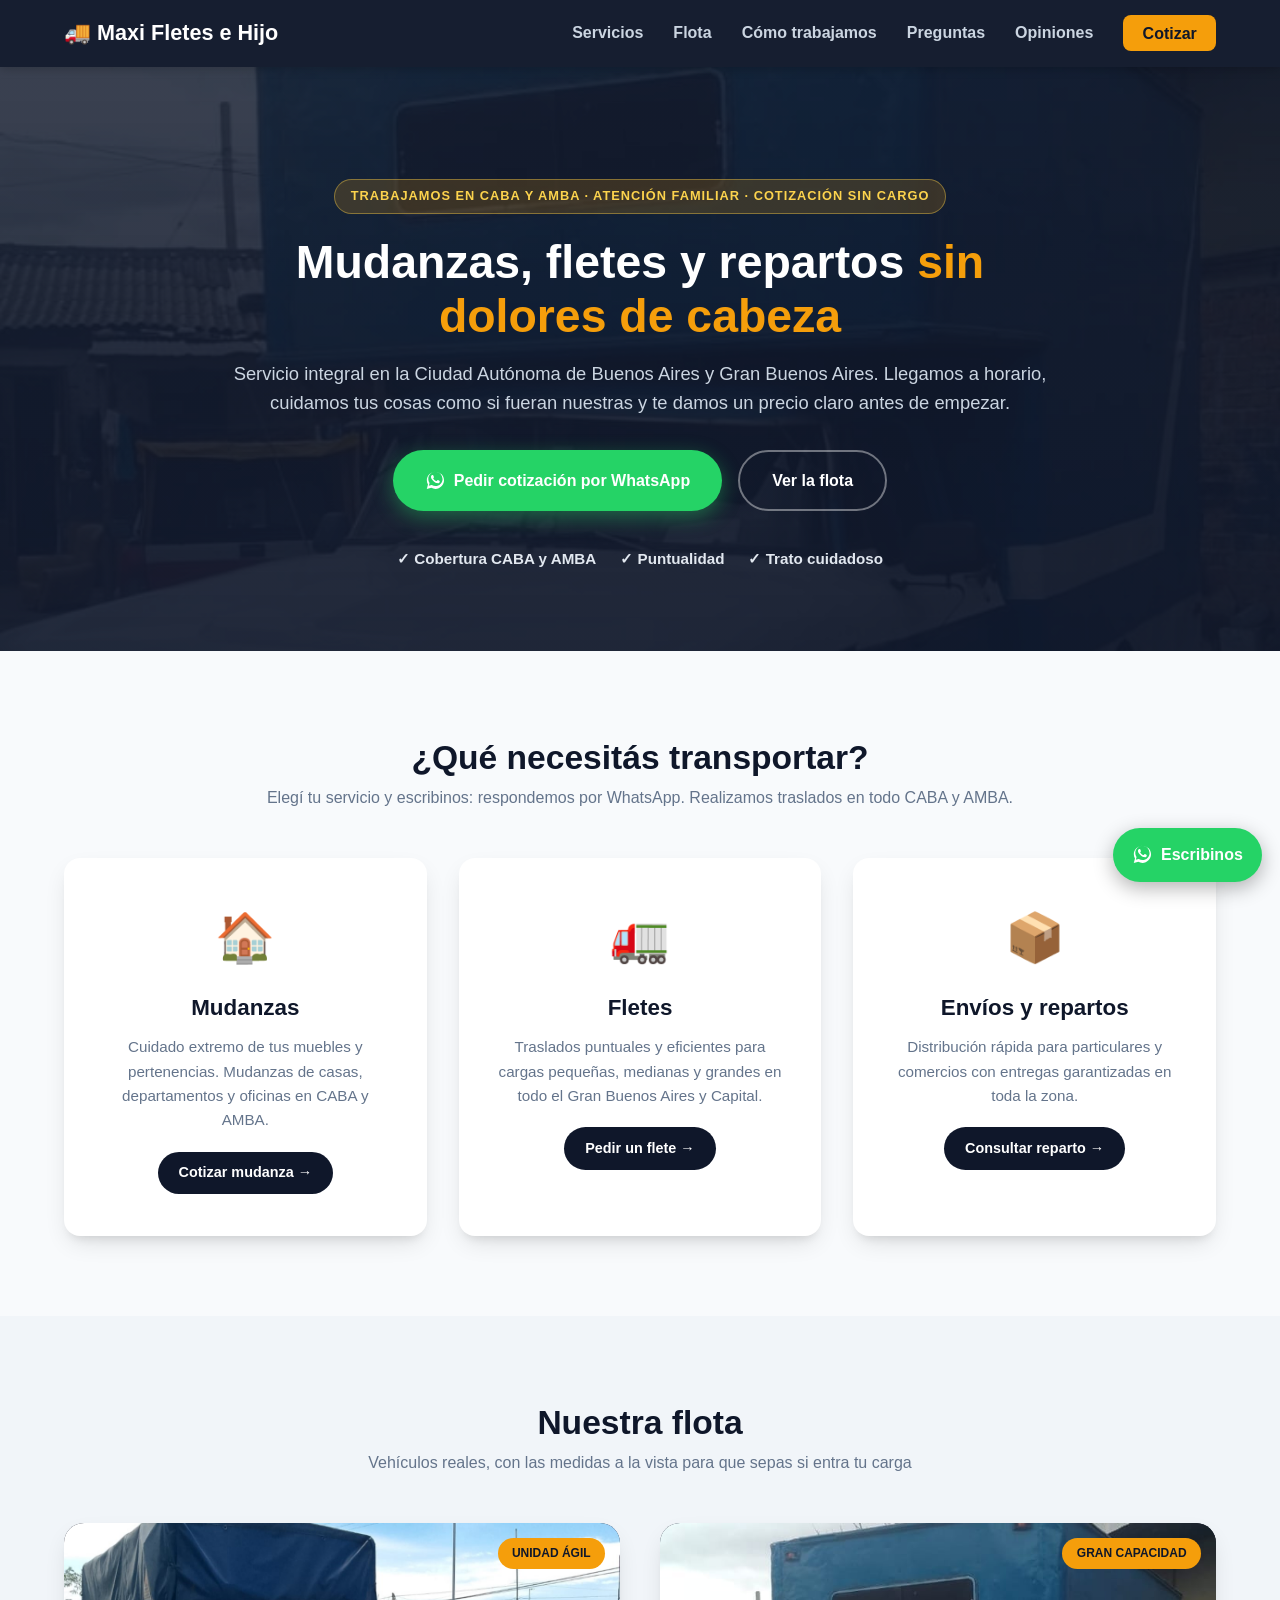
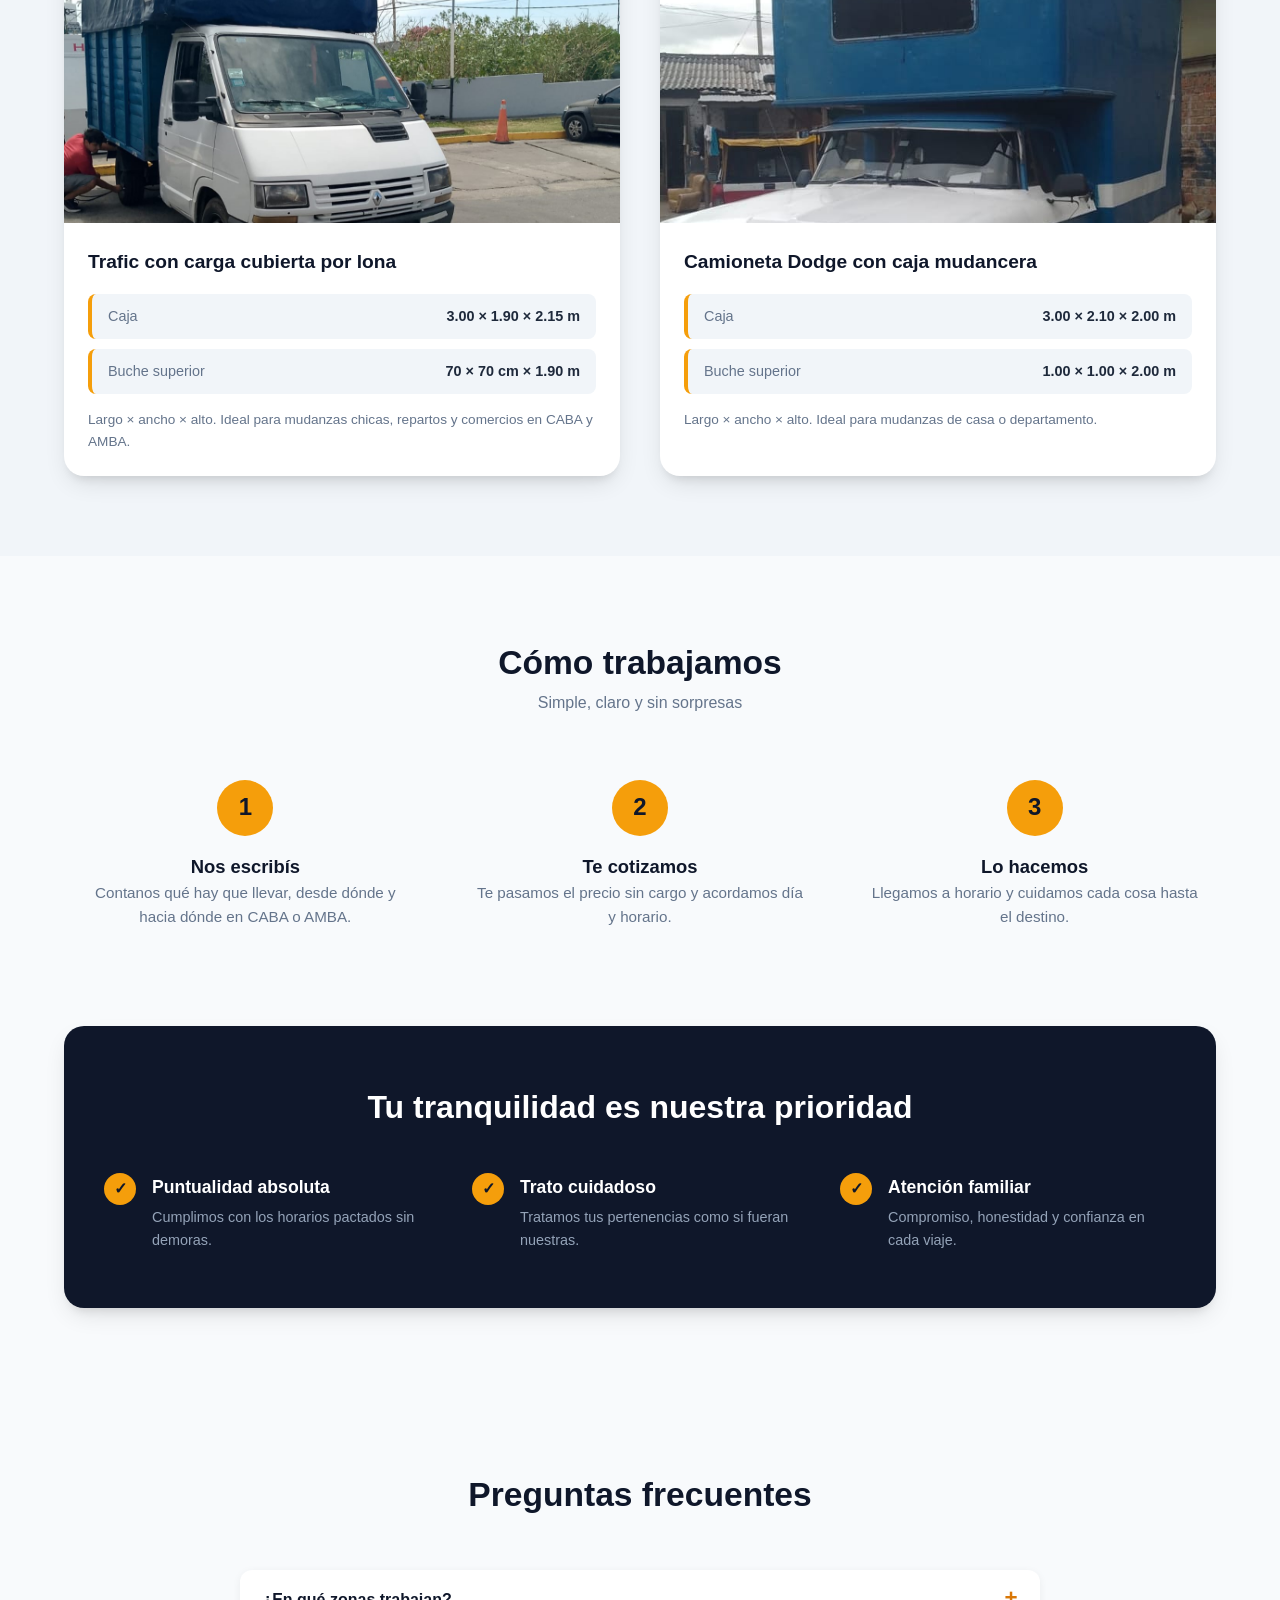
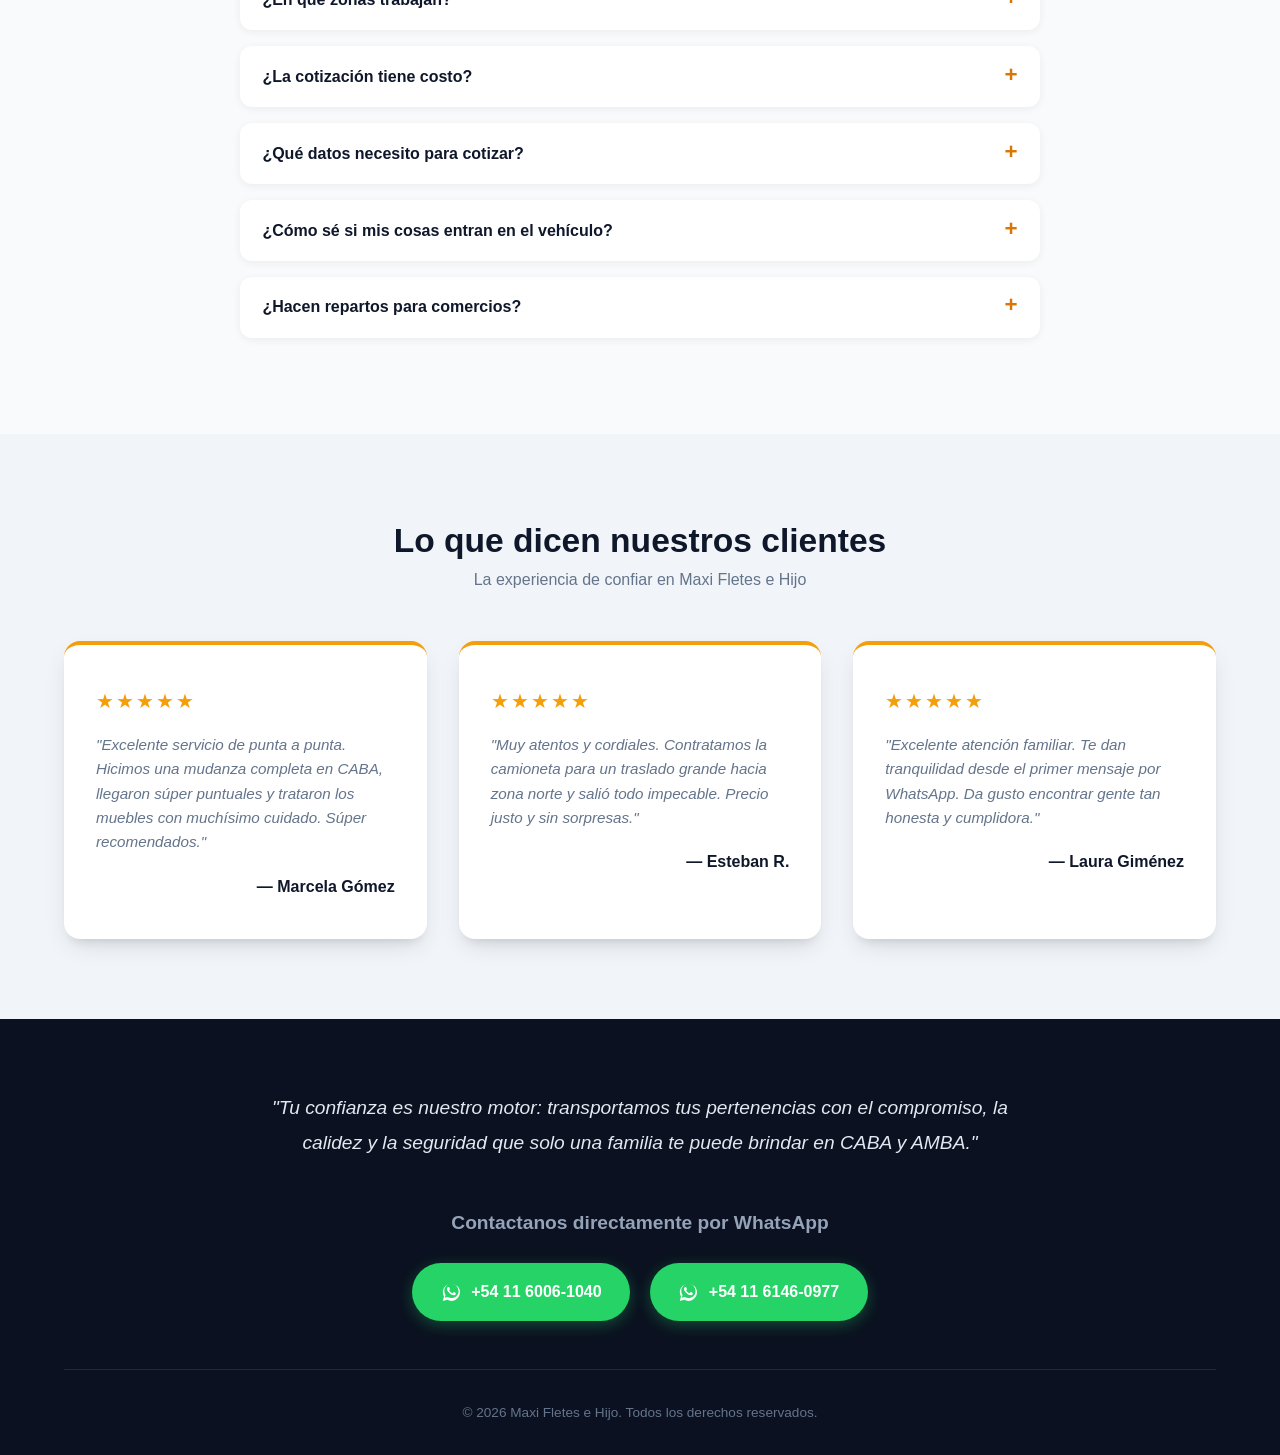
==== commit fe541b81: "Add files via upload" ====
--- a/index.html
+++ b/index.html
@@ -3,9 +3,9 @@
 <head>
   <meta charset="UTF-8">
   <meta name="viewport" content="width=device-width, initial-scale=1.0">
-  <meta name="description" content="Fletes, mudanzas, envíos y repartos con atención familiar, puntualidad y cuidado. Pedí tu cotización sin cargo por WhatsApp.">
+  <meta name="description" content="Fletes, mudanzas, envíos y repartos en CABA y AMBA con atención familiar, puntualidad y cuidado. Pedí tu cotización sin cargo por WhatsApp.">
   <meta name="google-site-verification" content="google171c8de889d423db">
-  <title>Maxi Fletes e Hijo | Fletes, Mudanzas, Envíos y Repartos</title>
+  <title>Maxi Fletes e Hijo | Fletes, Mudanzas, Envíos y Repartos en CABA y AMBA</title>
   <link rel="stylesheet" href="style.css">
   <link rel="preconnect" href="https://fonts.googleapis.com">
   <link rel="preconnect" href="https://fonts.gstatic.com" crossorigin>
@@ -23,6 +23,7 @@
         <a href="#flota">Flota</a>
         <a href="#como-trabajamos">Cómo trabajamos</a>
         <a href="#preguntas">Preguntas</a>
+        <a href="#testimonios">Opiniones</a>
         <a href="https://wa.me/541160061040?text=Hola%2C%20quiero%20pedir%20una%20cotizaci%C3%B3n" class="btn-nav" target="_blank" rel="noopener">Cotizar</a>
       </nav>
     </div>
@@ -30,17 +31,20 @@
 
   <section class="hero" id="inicio">
     <div class="container hero-content">
-      <span class="badge">Atención familiar · Cotización sin cargo</span>
+      <span class="badge">Trabajamos en CABA y AMBA · Atención familiar · Cotización sin cargo</span>
       <h1>Mudanzas, fletes y repartos <span>sin dolores de cabeza</span></h1>
-      <p>Llegamos a horario, cuidamos tus cosas como si fueran nuestras y te damos un precio claro antes de empezar.</p>
+      <p>Servicio integral en la Ciudad Autónoma de Buenos Aires y Gran Buenos Aires. Llegamos a horario, cuidamos tus cosas como si fueran nuestras y te damos un precio claro antes de empezar.</p>
       <div class="hero-buttons">
-        <a href="https://wa.me/541160061040?text=Hola%2C%20quiero%20pedir%20una%20cotizaci%C3%B3n" target="_blank" rel="noopener" class="btn btn-whatsapp-main">💬 Pedir cotización por WhatsApp</a>
+        <a href="https://wa.me/541160061040?text=Hola%2C%20quiero%20pedir%20una%20cotizaci%C3%B3n" target="_blank" rel="noopener" class="btn btn-whatsapp-main">
+          <svg class="wa-icon" viewBox="0 0 24 24" aria-hidden="true"><path fill="currentColor" d="M12.04 2c-5.46 0-9.91 4.45-9.91 9.91 0 1.75.46 3.45 1.32 4.95L2.05 22l5.25-1.38c1.45.79 3.08 1.21 4.74 1.21 5.46 0 9.91-4.45 9.91-9.91 0-2.65-1.03-5.14-2.9-7.01A9.816 9.816 0 0 0 12.04 2zm.01 16.59c-1.48 0-2.93-.4-4.2-1.15l-.3-.18-3.12.82.83-3.04-.2-.31a8.217 8.217 0 0 1-1.26-4.38c0-4.54 3.7-8.24 8.24-8.24 2.2 0 4.27.86 5.82 2.42a8.187 8.187 0 0 1 2.41 5.83c.02 4.54-3.68 8.23-8.22 8.23zm4.52-6.16c-.25-.12-1.47-.72-1.69-.81-.23-.08-.39-.12-.56.12-.17.25-.66.81-.81.98-.15.17-.31.19-.56.07-.25-.12-1.06-.39-2.02-1.25-.74-.66-1.24-1.48-1.39-1.73-.15-.25-.02-.38.11-.5.11-.11.25-.29.37-.43.12-.14.17-.25.25-.41.08-.17.04-.31-.02-.43s-.56-1.34-.76-1.84c-.2-.48-.41-.42-.56-.43h-.48c-.17 0-.44.06-.67.31-.23.25-.88.86-.88 2.1 0 1.24.9 2.44 1.03 2.61.12.17 1.77 2.71 4.29 3.8.6.26 1.07.41 1.44.53.6.19 1.15.16 1.59.1.49-.07 1.47-.6 1.68-1.18.21-.58.21-1.07.15-1.18-.07-.1-.23-.17-.48-.3z"/></svg>
+          Pedir cotización por WhatsApp
+        </a>
         <a href="#flota" class="btn btn-secondary">Ver la flota</a>
       </div>
       <ul class="trust">
+        <li>✓ Cobertura CABA y AMBA</li>
         <li>✓ Puntualidad</li>
         <li>✓ Trato cuidadoso</li>
-        <li>✓ Atención personalizada</li>
       </ul>
     </div>
   </section>
@@ -49,25 +53,25 @@
     <div class="container">
       <div class="section-title">
         <h2>¿Qué necesitás transportar?</h2>
-        <p>Elegí tu servicio y escribinos: respondemos por WhatsApp</p>
+        <p>Elegí tu servicio y escribinos: respondemos por WhatsApp. Realizamos traslados en todo CABA y AMBA.</p>
       </div>
       <div class="services-grid">
         <article class="service-card">
           <div class="icon">🏠</div>
           <h3>Mudanzas</h3>
-          <p>Cuidado extremo de tus muebles y pertenencias. Mudanzas de casas, departamentos y oficinas.</p>
+          <p>Cuidado extremo de tus muebles y pertenencias. Mudanzas de casas, departamentos y oficinas en CABA y AMBA.</p>
           <a class="card-link" target="_blank" rel="noopener" href="https://wa.me/541160061040?text=Hola%2C%20quiero%20cotizar%20una%20mudanza">Cotizar mudanza →</a>
         </article>
         <article class="service-card">
           <div class="icon">🚛</div>
           <h3>Fletes</h3>
-          <p>Traslados puntuales y eficientes para cargas pequeñas, medianas y grandes.</p>
+          <p>Traslados puntuales y eficientes para cargas pequeñas, medianas y grandes en todo el Gran Buenos Aires y Capital.</p>
           <a class="card-link" target="_blank" rel="noopener" href="https://wa.me/541160061040?text=Hola%2C%20necesito%20un%20flete">Pedir un flete →</a>
         </article>
         <article class="service-card">
           <div class="icon">📦</div>
           <h3>Envíos y repartos</h3>
-          <p>Distribución rápida para particulares y comercios con entregas garantizadas.</p>
+          <p>Distribución rápida para particulares y comercios con entregas garantizadas en toda la zona.</p>
           <a class="card-link" target="_blank" rel="noopener" href="https://wa.me/541160061040?text=Hola%2C%20necesito%20un%20env%C3%ADo%20o%20reparto">Consultar reparto →</a>
         </article>
       </div>
@@ -93,7 +97,7 @@
               <li><span>Caja</span><strong>3.00 × 1.90 × 2.15 m</strong></li>
               <li><span>Buche superior</span><strong>70 × 70 cm × 1.90 m</strong></li>
             </ul>
-            <p class="hint">Largo × ancho × alto. Ideal para mudanzas chicas, repartos y comercios.</p>
+            <p class="hint">Largo × ancho × alto. Ideal para mudanzas chicas, repartos y comercios en CABA y AMBA.</p>
           </div>
         </article>
 
@@ -123,7 +127,7 @@
         <p>Simple, claro y sin sorpresas</p>
       </div>
       <div class="steps">
-        <div class="step"><b>1</b><h4>Nos escribís</h4><p>Contanos qué hay que llevar, desde dónde y hacia dónde.</p></div>
+        <div class="step"><b>1</b><h4>Nos escribís</h4><p>Contanos qué hay que llevar, desde dónde y hacia dónde en CABA o AMBA.</p></div>
         <div class="step"><b>2</b><h4>Te cotizamos</h4><p>Te pasamos el precio sin cargo y acordamos día y horario.</p></div>
         <div class="step"><b>3</b><h4>Lo hacemos</h4><p>Llegamos a horario y cuidamos cada cosa hasta el destino.</p></div>
       </div>
@@ -149,6 +153,10 @@
         <h2>Preguntas frecuentes</h2>
       </div>
       <details>
+        <summary>¿En qué zonas trabajan?</summary>
+        <p>Brindamos servicio en toda la Ciudad Autónoma de Buenos Aires (CABA) y el Gran Buenos Aires (AMBA). Consultanos por trayectos o viajes específicos.</p>
+      </details>
+      <details>
         <summary>¿La cotización tiene costo?</summary>
         <p>No, la cotización es sin cargo. Escribinos por WhatsApp y te respondemos.</p>
       </details>
@@ -167,14 +175,47 @@
     </div>
   </section>
 
+  <!-- SECCIÓN DE TESTIMONIOS Y ESTRELLAS -->
+  <section id="testimonios" class="section fleet">
+    <div class="container">
+      <div class="section-title">
+        <h2>Lo que dicen nuestros clientes</h2>
+        <p>La experiencia de confiar en Maxi Fletes e Hijo</p>
+      </div>
+      <div class="testimonials-grid">
+        <article class="testimonial-card">
+          <div class="stars">★★★★★</div>
+          <p>"Excelente servicio de punta a punta. Hicimos una mudanza completa en CABA, llegaron súper puntuales y trataron los muebles con muchísimo cuidado. Súper recomendados."</p>
+          <h4>— Marcela Gómez</h4>
+        </article>
+        <article class="testimonial-card">
+          <div class="stars">★★★★★</div>
+          <p>"Muy atentos y cordiales. Contratamos la camioneta para un traslado grande hacia zona norte y salió todo impecable. Precio justo y sin sorpresas."</p>
+          <h4>— Esteban R.</h4>
+        </article>
+        <article class="testimonial-card">
+          <div class="stars">★★★★★</div>
+          <p>"Excelente atención familiar. Te dan tranquilidad desde el primer mensaje por WhatsApp. Da gusto encontrar gente tan honesta y cumplidora."</p>
+          <h4>— Laura Giménez</h4>
+        </article>
+      </div>
+    </div>
+  </section>
+
   <footer id="contacto" class="footer">
     <div class="container footer-content">
-      <p class="footer-tagline">"Tu confianza es nuestro motor: transportamos tus pertenencias con el compromiso, la calidez y la seguridad que solo una familia te puede brindar."</p>
+      <p class="footer-tagline">"Tu confianza es nuestro motor: transportamos tus pertenencias con el compromiso, la calidez y la seguridad que solo una familia te puede brindar en CABA y AMBA."</p>
       <div class="whatsapp-container">
         <h3>Contactanos directamente por WhatsApp</h3>
         <div class="whatsapp-buttons">
-          <a href="https://wa.me/541160061040?text=Hola%2C%20quiero%20pedir%20una%20cotizaci%C3%B3n" target="_blank" rel="noopener" class="btn-whatsapp">💬 +54 11 6006-1040</a>
-          <a href="https://wa.me/541161460977?text=Hola%2C%20quiero%20pedir%20una%20cotizaci%C3%B3n" target="_blank" rel="noopener" class="btn-whatsapp">💬 +54 11 6146-0977</a>
+          <a href="https://wa.me/541160061040?text=Hola%2C%20quiero%20pedir%20una%20cotizaci%C3%B3n" target="_blank" rel="noopener" class="btn-whatsapp">
+            <svg class="wa-icon" viewBox="0 0 24 24" aria-hidden="true"><path fill="currentColor" d="M12.04 2c-5.46 0-9.91 4.45-9.91 9.91 0 1.75.46 3.45 1.32 4.95L2.05 22l5.25-1.38c1.45.79 3.08 1.21 4.74 1.21 5.46 0 9.91-4.45 9.91-9.91 0-2.65-1.03-5.14-2.9-7.01A9.816 9.816 0 0 0 12.04 2zm.01 16.59c-1.48 0-2.93-.4-4.2-1.15l-.3-.18-3.12.82.83-3.04-.2-.31a8.217 8.217 0 0 1-1.26-4.38c0-4.54 3.7-8.24 8.24-8.24 2.2 0 4.27.86 5.82 2.42a8.187 8.187 0 0 1 2.41 5.83c.02 4.54-3.68 8.23-8.22 8.23zm4.52-6.16c-.25-.12-1.47-.72-1.69-.81-.23-.08-.39-.12-.56.12-.17.25-.66.81-.81.98-.15.17-.31.19-.56.07-.25-.12-1.06-.39-2.02-1.25-.74-.66-1.24-1.48-1.39-1.73-.15-.25-.02-.38.11-.5.11-.11.25-.29.37-.43.12-.14.17-.25.25-.41.08-.17.04-.31-.02-.43s-.56-1.34-.76-1.84c-.2-.48-.41-.42-.56-.43h-.48c-.17 0-.44.06-.67.31-.23.25-.88.86-.88 2.1 0 1.24.9 2.44 1.03 2.61.12.17 1.77 2.71 4.29 3.8.6.26 1.07.41 1.44.53.6.19 1.15.16 1.59.1.49-.07 1.47-.6 1.68-1.18.21-.58.21-1.07.15-1.18-.07-.1-.23-.17-.48-.3z"/></svg>
+            +54 11 6006-1040
+          </a>
+          <a href="https://wa.me/541161460977?text=Hola%2C%20quiero%20pedir%20una%20cotizaci%C3%B3n" target="_blank" rel="noopener" class="btn-whatsapp">
+            <svg class="wa-icon" viewBox="0 0 24 24" aria-hidden="true"><path fill="currentColor" d="M12.04 2c-5.46 0-9.91 4.45-9.91 9.91 0 1.75.46 3.45 1.32 4.95L2.05 22l5.25-1.38c1.45.79 3.08 1.21 4.74 1.21 5.46 0 9.91-4.45 9.91-9.91 0-2.65-1.03-5.14-2.9-7.01A9.816 9.816 0 0 0 12.04 2zm.01 16.59c-1.48 0-2.93-.4-4.2-1.15l-.3-.18-3.12.82.83-3.04-.2-.31a8.217 8.217 0 0 1-1.26-4.38c0-4.54 3.7-8.24 8.24-8.24 2.2 0 4.27.86 5.82 2.42a8.187 8.187 0 0 1 2.41 5.83c.02 4.54-3.68 8.23-8.22 8.23zm4.52-6.16c-.25-.12-1.47-.72-1.69-.81-.23-.08-.39-.12-.56.12-.17.25-.66.81-.81.98-.15.17-.31.19-.56.07-.25-.12-1.06-.39-2.02-1.25-.74-.66-1.24-1.48-1.39-1.73-.15-.25-.02-.38.11-.5.11-.11.25-.29.37-.43.12-.14.17-.25.25-.41.08-.17.04-.31-.02-.43s-.56-1.34-.76-1.84c-.2-.48-.41-.42-.56-.43h-.48c-.17 0-.44.06-.67.31-.23.25-.88.86-.88 2.1 0 1.24.9 2.44 1.03 2.61.12.17 1.77 2.71 4.29 3.8.6.26 1.07.41 1.44.53.6.19 1.15.16 1.59.1.49-.07 1.47-.6 1.68-1.18.21-.58.21-1.07.15-1.18-.07-.1-.23-.17-.48-.3z"/></svg>
+            +54 11 6146-0977
+          </a>
         </div>
       </div>
       <div class="footer-bottom">
@@ -183,7 +224,10 @@
     </div>
   </footer>
 
-  <a href="https://wa.me/541160061040?text=Hola%2C%20quiero%20pedir%20una%20cotizaci%C3%B3n" class="wa-float" target="_blank" rel="noopener" aria-label="Escribinos por WhatsApp">💬 <span>Escribinos</span></a>
+  <a href="https://wa.me/541160061040?text=Hola%2C%20quiero%20pedir%20una%20cotizaci%C3%B3n" class="wa-float" target="_blank" rel="noopener" aria-label="Escribinos por WhatsApp">
+    <svg class="wa-icon" viewBox="0 0 24 24" aria-hidden="true"><path fill="currentColor" d="M12.04 2c-5.46 0-9.91 4.45-9.91 9.91 0 1.75.46 3.45 1.32 4.95L2.05 22l5.25-1.38c1.45.79 3.08 1.21 4.74 1.21 5.46 0 9.91-4.45 9.91-9.91 0-2.65-1.03-5.14-2.9-7.01A9.816 9.816 0 0 0 12.04 2zm.01 16.59c-1.48 0-2.93-.4-4.2-1.15l-.3-.18-3.12.82.83-3.04-.2-.31a8.217 8.217 0 0 1-1.26-4.38c0-4.54 3.7-8.24 8.24-8.24 2.2 0 4.27.86 5.82 2.42a8.187 8.187 0 0 1 2.41 5.83c.02 4.54-3.68 8.23-8.22 8.23zm4.52-6.16c-.25-.12-1.47-.72-1.69-.81-.23-.08-.39-.12-.56.12-.17.25-.66.81-.81.98-.15.17-.31.19-.56.07-.25-.12-1.06-.39-2.02-1.25-.74-.66-1.24-1.48-1.39-1.73-.15-.25-.02-.38.11-.5.11-.11.25-.29.37-.43.12-.14.17-.25.25-.41.08-.17.04-.31-.02-.43s-.56-1.34-.76-1.84c-.2-.48-.41-.42-.56-.43h-.48c-.17 0-.44.06-.67.31-.23.25-.88.86-.88 2.1 0 1.24.9 2.44 1.03 2.61.12.17 1.77 2.71 4.29 3.8.6.26 1.07.41 1.44.53.6.19 1.15.16 1.59.1.49-.07 1.47-.6 1.68-1.18.21-.58.21-1.07.15-1.18-.07-.1-.23-.17-.48-.3z"/></svg>
+    <span>Escribinos</span>
+  </a>
 
 </body>
 </html>
--- a/style.css
+++ b/style.css
@@ -18,6 +18,16 @@
 body { background: var(--bg-light); color: var(--text-dark); line-height: 1.6; }
 img { max-width: 100%; display: block; }
 .container { width: 90%; max-width: 1200px; margin: 0 auto; }
+
+/* Ícono SVG de WhatsApp */
+.wa-icon {
+  width: 1.3em;
+  height: 1.3em;
+  fill: currentColor;
+  display: inline-block;
+  vertical-align: middle;
+  flex-shrink: 0;
+}
 
 /* Encabezado */
 .header { background: rgba(15,23,42,.97); position: sticky; top: 0; z-index: 1000; padding: 1rem 0; box-shadow: 0 2px 10px rgba(0,0,0,.2); }
@@ -40,7 +50,7 @@
 .hero h1 span { color: var(--accent); }
 .hero p { font-size: 1.15rem; color: #cbd5e1; margin-bottom: 2rem; }
 .hero-buttons { display: flex; justify-content: center; gap: 1rem; flex-wrap: wrap; }
-.btn { display: inline-block; padding: 1rem 2rem; border-radius: 50px; font-weight: 700; text-decoration: none; transition: var(--transition); }
+.btn { display: inline-flex; align-items: center; justify-content: center; gap: .5rem; padding: 1rem 2rem; border-radius: 50px; font-weight: 700; text-decoration: none; transition: var(--transition); }
 .btn-whatsapp-main { background: var(--whatsapp); color: var(--white); box-shadow: 0 6px 20px rgba(37,211,102,.4); }
 .btn-whatsapp-main:hover { background: var(--whatsapp-hover); transform: translateY(-3px); }
 .btn-secondary { border: 2px solid rgba(255,255,255,.4); color: var(--white); }
@@ -105,6 +115,14 @@
 .faq details[open] summary::after { content: '–'; }
 .faq details p { padding: 0 1.4rem 1.2rem; color: var(--text-muted); }
 
+/* Testimonios y Estrellas */
+.testimonials-grid { display: grid; grid-template-columns: repeat(auto-fit, minmax(280px, 1fr)); gap: 2rem; }
+.testimonial-card { background: var(--white); padding: 2.5rem 2rem; border-radius: 16px; box-shadow: var(--shadow); transition: var(--transition); border-top: 4px solid var(--accent); }
+.testimonial-card:hover { transform: translateY(-5px); }
+.stars { color: var(--accent); font-size: 1.25rem; letter-spacing: 2px; margin-bottom: 1rem; }
+.testimonial-card p { color: var(--text-muted); font-size: .95rem; font-style: italic; margin-bottom: 1.2rem; }
+.testimonial-card h4 { color: var(--primary); font-size: 1rem; font-weight: 700; text-align: right; }
+
 /* Pie de página */
 .footer { background: #0b1120; color: var(--white); padding: 4.5rem 0 2rem; text-align: center; }
 .footer-tagline { font-size: 1.2rem; font-style: italic; max-width: 750px; margin: 0 auto 3rem; color: #e2e8f0; line-height: 1.8; }
